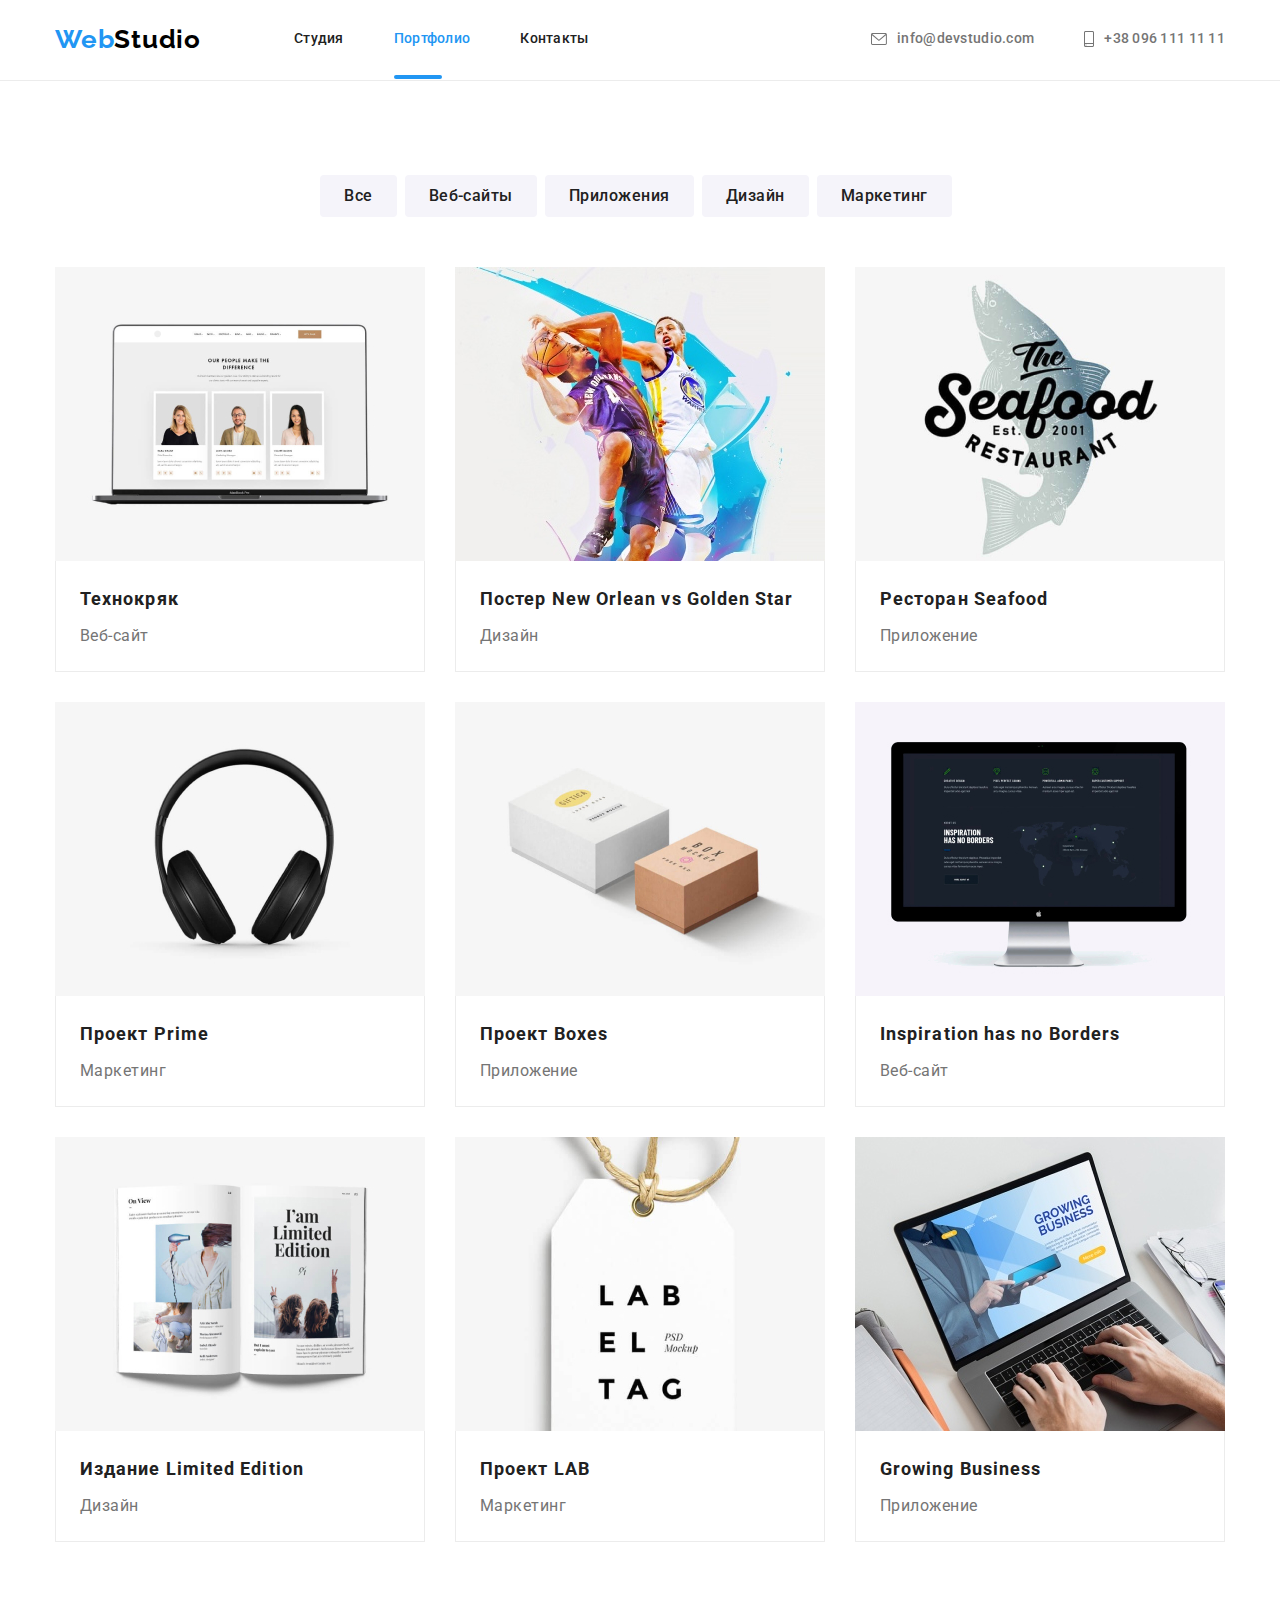
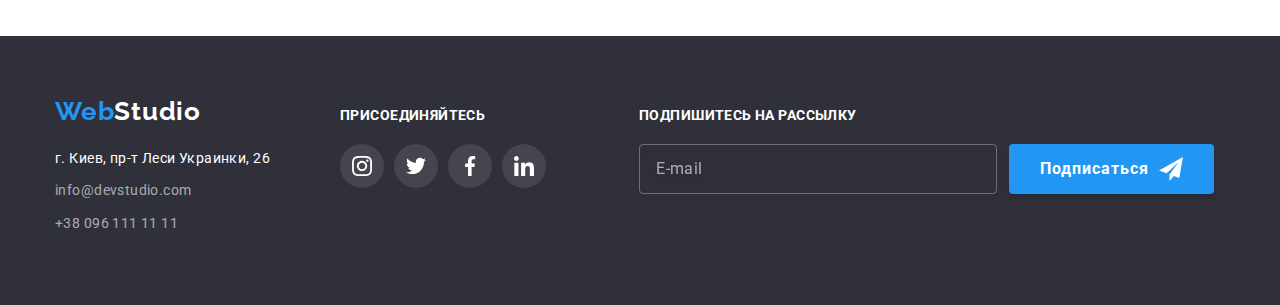
==== portfolio.html @ f3751e33 "клонує репозиторій" ====
<!DOCTYPE html>
<html lang="ru">
<head>
    <meta charset="UTF-8">
    <meta http-equiv="X-UA-Compatible" content="IE=edge">
    <meta name="viewport" content="width=device-width, initial-scale=1.0">
    <title>Document</title>
    <link rel="preconnect" href="https://fonts.googleapis.com">
    <link rel="preconnect" href="https://fonts.gstatic.com" crossorigin>
    <link href="https://fonts.googleapis.com/css2?family=Raleway:wght@700&family=Roboto:wght@400;500;700;900&display=swap" rel="stylesheet">
    <link rel="stylesheet" href="./css/modern-normalize.css">
    <link rel="stylesheet" href="./css/main.min.css">
</head>
<body>
    <!--Шапка сайта-->    
    <header class="header">
        <div class="container header-container">
            <nav class="navigation">
                <a href="./index.html" class="logo header-logo"><span class="logo__web">Web</span>Studio</a>
                <ul class="navigation__list list">
                    <li class="navigation__item"><a href="./index.html" class="navigation__link">Студия</a></li>
                    <li class="navigation__item"><a href="./portfolio.html" class="navigation__link navigation-current">Портфолио</a></li>
                    <li class="navigation__item"><a href="" class="navigation__link">Контакты</a></li>
                </ul>
            </nav>
            <ul class="contact-list header-contact-list list">
                <li class="contact__item"><a href="mailto:info@devstudio.com" class="contact__link">
                    <svg class="contact__icon" width="16" height="12">
                        <use href="./images/symbol-defs.svg#icon-envelope">                        
                        </use>
                    </svg>
                    info@devstudio.com</a></li>
                <li class="contact__item"><a href="tel:+380961111111" class="contact__link">
                    <svg class="contact__icon" width="10" height="16">
                        <use href="./images/symbol-defs.svg#icon-smartphone">                        
                        </use>
                    </svg>
                    +38 096 111 11 11</a></li>
            </ul>
        </div>
    </header>    
    <main>        
        <section class="section portfolio">
            <div class="container">
                <h1 class="visually-hidden">Портфолио</h1>
                <ul class="portfolio-btn-list list">
                    <li class="portfolio-btn-item"><button type="button" class="portfolio-btn">Все</button></li>
                    <li class="portfolio-btn-item"><button type="button" class="portfolio-btn">Веб-сайты</button></li>
                    <li class="portfolio-btn-item"><button type="button" class="portfolio-btn">Приложения</button></li>
                    <li class="portfolio-btn-item"><button type="button" class="portfolio-btn">Дизайн</button></li>
                    <li class="portfolio-btn-item"><button type="button" class="portfolio-btn">Маркетинг</button></li>
                </ul>
                <ul class="portfolio-list list">
                    <li class="portfolio-list-item">
                        <div class="portfolio-item-wrap">
                            <img src="./images/techocrack.jpg" alt="пример веб-сайта" width="370">
                            <p class="potfolio-top-text">Технокряк это современная площадка распространения коронавируса. Компании используют эту платформу для цифрового шпионажа и атак на защищённые сервера конкурентов.
                            </p>
                        </div>
                        <div class="portfolio-list-footer">
                            <h2 class="portfolio-list-title">Технокряк</h2>
                            <p class="portfolio-list-text">Веб-сайт</p>
                        </div>
                    </li>
                    <li class="portfolio-list-item">
                        <img src="./images/neworleanvsgoldenstar.jpg" alt="пример дизайна постера" width="370">
                        <div class="portfolio-list-footer">
                            <h2 class="portfolio-list-title">Постер New Orlean vs Golden Star</h2>
                            <p class="portfolio-list-text">Дизайн</p>
                        </div>    
                    </li>
                    <li class="portfolio-list-item">
                        <img src="./images/seafood.jpg" alt="пример приложения для ресторана" width="370">
                        <div class="portfolio-list-footer">
                            <h2 class="portfolio-list-title">Ресторан Seafood</h2>
                            <p class="portfolio-list-text">Приложение</p>
                        </div>    
                    </li>
                    <li class="portfolio-list-item">
                        <img src="./images/prime.jpg" alt="наушники" width="370">
                        <div class="portfolio-list-footer">
                            <h2 class="portfolio-list-title">Проект Prime</h2>
                            <p class="portfolio-list-text">Маркетинг</p>
                        </div>
                    </li>
                    <li class="portfolio-list-item">
                        <img src="./images/boxes.jpg" alt="коробки" width="370">
                        <div class="portfolio-list-footer">
                            <h2 class="portfolio-list-title">Проект Boxes</h2>
                            <p class="portfolio-list-text">Приложение</p>
                        </div>
                    </li>
                    <li class="portfolio-list-item">
                        <img src="./images/inspirationhasnoborders.jpg" alt="пример веб-сайта" width="370">
                        <div class="portfolio-list-footer">
                            <h2 class="portfolio-list-title">Inspiration has no Borders</h2>
                            <p class="portfolio-list-text">Веб-сайт</p>
                        </div>
                    </li>
                    <li class="portfolio-list-item">
                        <img src="./images/limitededition.jpg" alt="пример дизайна издания" width="370">
                        <div class="portfolio-list-footer">
                            <h2 class="portfolio-list-title">Издание Limited Edition</h2>
                            <p class="portfolio-list-text">Дизайн</p>
                        </div>
                    </li>
                    <li class="portfolio-list-item">
                        <img src="./images/lab.jpg" alt="бірка" width="370">
                        <div class="portfolio-list-footer">
                            <h2 class="portfolio-list-title">Проект LAB</h2>
                            <p class="portfolio-list-text">Маркетинг</p>
                        </div>
                    </li>
                    <li class="portfolio-list-item">
                        <img src="./images/growingbusiness.jpg" alt="пример приложения для продвижения бизнеса" width="370">
                        <div class="portfolio-list-footer">
                            <h2 class="portfolio-list-title">Growing Business</h2>
                            <p class="portfolio-list-text">Приложение</p>
                        </div>
                    </li>
                </ul>
            </div>      
        </section>        
    </main>
    <!--Футер-->    
    <footer class="footer">
        <div class="container footer-container">
            <div class="footer-address footer-address-container">
            <a href="./index.html" class="logo footer-address__logo"><span class="logo__web">Web</span>Studio</a>
                <address>
                    <ul  class="footer-address__list list">
                        <li class="footer-address__address-item"><a href="" class="footer-address__address">г. Киев, пр-т Леси Украинки, 26</a></li>
                        <li class="footer-address__contact-item"><a href="mailto:info@devstudio.com" class="footer-address__contact">info@devstudio.com</a></li>
                        <li class="footer-address__contact-item"><a href="tel:+380961111111" class="footer-address__contact">+38 096 111 11 11</a></li>
                    </ul>
                </address>
            </div>
            <div class="footer-social footer-social-container">
                <h3 class="social-title">присоединяйтесь</h3>
                <ul class="social list">
                    <li class="social__item">
                        <a href="#" class="social__link footer-social-link link">
                            <svg class="social__icon icon" width="20" height="20">
                                            <use href="./images/symbol-defs.svg#icon-instagram"></use>
                            </svg>
                        </a>
                    </li>
                    <li class="social__item">
                        <a href="#" class="social__link footer-social-link link">
                            <svg class="social__icon icon" width="20" height="20">
                                            <use href="./images/symbol-defs.svg#icon-twitter"></use>
                            </svg>
                        </a>
                    </li>
                    <li class="social__item">
                        <a href="#" class="social__link footer-social-link link">
                            <svg class="social__icon icon" width="20" height="20">
                                            <use href="./images/symbol-defs.svg#icon-facebook"></use>
                            </svg>
                        </a>
                    </li>
                    <li class="social__item">
                        <a href="#" class="social__link footer-social-link link">
                            <svg class="social__icon icon" width="20" height="20">
                                            <use href="./images/symbol-defs.svg#icon-linkedin"></use>
                            </svg>
                        </a>
                    </li>
                </ul>
            </div>
            <div class="footer-form footer-form-container">
                <h3 class="form-title">Подпишитесь на рассылку</h3>
                <form action="#" class="footer-form">
                    <div class="footer-send">
						<input 
                            type="email"
                            name="user-email" 
                            placeholder="E-mail"
                            required
                            class="footer-send__input"
                            />
                        <button type="submit" class="footer-send__submit-button">Подписаться
                            <svg class="footer-send__icon" width="24" height="24">
                            <use href="./images/symbol-defs.svg#icon-send"></use>
                        </svg>
                        </button>
                    </div>
				</form>
            </div>
        </div>    
    </footer>   
</body>
</html>
---- css/main.min.css ----
:root{--primary-text-color: #212121;--text-color: #757575;--accent-color: #2196F3;--white-color: #FFFFFF;--primary-background-color: #E5E5E5;--second-background-color: #2F303A}p,h1,h2,h3,h4,h5,h6{margin:0}ul,ol{margin:0;padding:0;list-style:none}button{cursor:pointer}img{display:block}body{font-family:roboto, sans-serif;color:var(--primary-text-color)}*{box-sizing:border-box}.section{padding-top:94px;padding-bottom:94px}.visually-hidden{position:absolute;width:1px;height:1px;margin:-1px;border:0;padding:0;white-space:nowrap;clip-path:inset(100%);clip:rect(0 0 0 0);overflow:hidden}.container{width:1200px;margin:0 auto;padding-left:15px;padding-right:15px}.header{padding-top:24px;padding-bottom:25px;margin:0 auto;border-bottom:1px solid #ececec;background:#FFFFFF}.header-container{display:flex;align-items:center}.navigation{display:flex;align-items:center}.logo{display:block;text-decoration-line:none;font-family:Raleway, sans-serif;font-weight:700;font-size:26px;line-height:1.19;letter-spacing:0.03em}.header-logo{color:#000000}.logo__web{font-family:Raleway, sans-serif;font-weight:bold;font-size:26px;line-height:1.19;letter-spacing:0.03em;color:var(--accent-color)}.navigation__list{display:flex;margin-left:93px}.navigation__item+.navigation__item{margin-left:50px}.navigation__link{display:block;text-decoration-line:none;color:var(--primary-text-color);font-weight:500;font-size:14px;line-height:1.14;letter-spacing:0.02em;transition:color 250ms cubic-bezier(0.4, 0, 0.2, 1)}.navigation__link:hover,.navigation__link:focus{color:var(--accent-color)}.navigation-current{position:relative;color:var(--accent-color)}.navigation-current::after{content:'';display:block;position:absolute;margin-top:28px;width:48px;height:4px;border-radius:2px;background-color:#2196F3}.contact-list{display:flex}.header-contact-list{margin-left:auto}.contact__item+.contact__item{margin-left:50px}.contact__link{display:flex;text-decoration-line:none;color:var(--text-color);font-weight:500;font-size:14px;line-height:1.14;letter-spacing:0.02em;align-items:center;justify-content:center;transition:color 250ms cubic-bezier(0.4, 0, 0.2, 1)}.contact__link:hover,.contact__link:focus{color:var(--accent-color)}.contact__icon{fill:currentColor;margin-right:10px}.contact__icon:hover,.contact__icon:focus{fill:currentColor}.hero{padding-top:200px;padding-bottom:200px;background-color:#2F303A;background-image:linear-gradient(to right, rgba(47,48,58,0.4), rgba(47,48,58,0.4)),url(../images/hero-bg.jpg);height:600px;max-width:1600px;margin:0 auto;background-repeat:no-repeat;background-position:center;background-size:cover}.hero-title{margin:0 auto;width:696px;margin-top:0;margin-bottom:30px;font-weight:900;font-size:44px;line-height:1.36;letter-spacing:0.06em;text-transform:uppercase;text-align:center;color:var(--white-color)}.hero-btn{display:block;margin:0 auto;background:var(--accent-color);font-family:inherit;min-width:200px;height:50px;font-weight:bold;font-size:16px;line-height:1.87;letter-spacing:0.06em;color:var(--white-color);box-shadow:0px 4px 4px rgba(0,0,0,0.15);border-radius:4px;padding:10px 32px;text-align:center;border:2px solid transparent;transition:background-color 250ms cubic-bezier(0.4, 0, 0.2, 1)}.hero-btn:hover,.hero-btn:focus{background:#188CE8;box-shadow:0px 4px 4px rgba(0,0,0,0.15);border-radius:4px}.feature-list{display:flex}.feature-list__item{width:270px}.feature-list__item+.feature-list__item{margin-left:30px}.feature-list__icon-container{display:flex;width:100%;height:120px;background-color:#F5F4FA;border-radius:4px;margin-bottom:30px;align-items:center;justify-content:center}.feature-list__title{margin-top:0;margin-bottom:10px;font-size:14px;line-height:1.14;letter-spacing:0.03em;text-transform:uppercase;color:var(--primary-text-color)}.feature-list__text{margin-top:0;margin-bottom:0;font-size:14px;line-height:1.71;letter-spacing:0.03em;color:var(--text-color)}.activity{padding-top:0}.activity-list{display:flex}.activity-list__item{width:370px;position:relative}.activity-list__item+.activity-list__item{margin-left:30px}.activity-list__text{position:absolute;bottom:0;left:0;width:100%;height:70px;font-size:14px;line-height:1.14;text-align:center;letter-spacing:0.03em;text-transform:uppercase;padding-top:27px;padding-bottom:27px;color:#FFFFFF;background:rgba(47,48,58,0.8)}.activity-title{margin-top:0;margin-bottom:50px;font-size:36px;line-height:1.17;letter-spacing:0.03em;text-align:center;color:var(--primary-text-color)}.team{background:#F5F4FA}.team-list{display:flex}.team-list__item{width:270px;box-shadow:0px 1px 3px rgba(0,0,0,0.12),0px 1px 1px rgba(0,0,0,0.14),0px 2px 1px rgba(0,0,0,0.2);border-radius:0px 0px 4px 4px}.team-list__item+.team-list__item{margin-left:30px}.team-title{margin-top:0;margin-bottom:50px;font-size:36px;line-height:1.17;letter-spacing:0.03em;text-align:center;color:var(--primary-text-color)}.team-list__footer{padding-top:30px;padding-bottom:30px;background:#FFFFFF}.team-list__text{margin-top:0;margin-bottom:10px;font-weight:500;font-size:16px;line-height:1.19;text-align:center;letter-spacing:0.03em;color:var(--primary-text-color)}.team-list__name{margin-top:0;margin-bottom:0;font-size:16px;line-height:1.19;text-align:center;letter-spacing:0.03em;color:var(--text-color);margin-bottom:16px}.social{display:flex;justify-content:center}.social__item{width:44px;height:44px}.social__item+.social__item{margin-left:10px}.social__link{width:100%;height:100%;border-radius:50%;display:flex;align-items:center;justify-content:center;transition:background-color 250ms cubic-bezier(0.4, 0, 0.2, 1),fill 250ms cubic-bezier(0.4, 0, 0.2, 1)}.team-social-link{fill:#AFB1B8;margin-bottom:30px}.team-social-link:hover,.team-social-link:focus{background-color:#2196F3;fill:#FFFFFF}.customers{background-color:#FFFFFF}.customers-list{display:flex}.customers-list__item{width:170px;height:92px;box-sizing:border-box}.customers-list__item+.customers-list__item{margin-left:30px}.customers-list__link{width:100%;height:100%;display:flex;border:1px solid #AFB1B8;border-radius:4px;align-items:center;justify-content:center;fill:#AFB1B8;transition:border-color 250ms cubic-bezier(0.4, 0, 0.2, 1),fill 250ms cubic-bezier(0.4, 0, 0.2, 1)}.customers-list__link:hover,.customers-list__link:focus{border-color:#2196F3;fill:#2196F3}.customers-title{margin-top:0;margin-bottom:50px;font-size:36px;line-height:1.17;text-align:center;letter-spacing:0.03em;color:#212121}.footer{background-color:var(--second-background-color)}.footer-container{display:flex}.footer-address{padding-top:60px;padding-bottom:60px}.footer-address-container{margin-right:70px}.logo{display:block;text-decoration-line:none;font-family:Raleway, sans-serif;font-weight:700;font-size:26px;line-height:1.19;letter-spacing:0.03em}.footer-address__logo{margin-bottom:20px;color:var(--white-color)}.footer-address__address{display:block;margin-bottom:9px;text-decoration-line:none;font-style:normal;font-size:14px;line-height:1.71;letter-spacing:0.03em;color:var(--white-color)}.footer-address__contact{display:block;margin-bottom:9px;text-decoration-line:none;font-style:normal;font-size:14px;line-height:1.71;letter-spacing:0.03em;color:rgba(255,255,255,0.6);transition:color 250ms cubic-bezier(0.4, 0, 0.2, 1)}.footer-address__contact:hover,.footer-address__contact:focus{color:var(--accent-color)}.footer-social{padding-top:72px;padding-bottom:100px}.footer-social-container{margin-right:93px}.social-title{font-weight:700;font-size:14px;line-height:1.14;letter-spacing:0.03em;text-transform:uppercase;margin-bottom:20px;color:#FFFFFF}.social{display:flex;justify-content:center}.social__item{width:44px;height:44px}.social__item+.social__item{margin-left:10px}.social__link{width:100%;height:100%;border-radius:50%;display:flex;align-items:center;justify-content:center;transition:background-color 250ms cubic-bezier(0.4, 0, 0.2, 1)}.footer-social-link{background-color:rgba(255,255,255,0.1);fill:#FFFFFF}.footer-social-link:hover,.footer-social-link:focus{background-color:#2196F3}.footer-form-container{margin-top:72px}.form-title{font-weight:700;font-size:14px;line-height:1.14;letter-spacing:0.03em;text-transform:uppercase;margin-bottom:20px;color:#FFFFFF}.footer-send{display:flex;align-items:center;justify-content:center;text-align:center}.footer-send__input{display:block;width:358px;height:50px;left:815px;top:2787px;padding-left:16px;color:#FFFFFF;background-color:rgba(33,150,243,0);border:1px solid rgba(255,255,255,0.3);box-sizing:border-box;filter:drop-shadow(0px 4px 4px rgba(0,0,0,0.15));border-radius:4px}.footer-send__input::placeholder{font-size:16px;line-height:1.25;letter-spacing:0.03em;color:rgba(255,255,255,0.6)}.footer-send__submit-button{display:block;text-align:center;min-width:200px;height:50px;padding:10px 29px;margin-left:12px;background:#2196F3;box-shadow:0px 4px 4px rgba(0,0,0,0.15);border-radius:4px;font-weight:700;font-size:16px;line-height:1.87;display:flex;align-items:center;justify-content:center;text-align:center;letter-spacing:0.06em;border:2px solid transparent;transition:background 250ms cubic-bezier(0.4, 0, 0.2, 1);color:#FFFFFF;fill:#FFFFFF}.footer-send__submit-button:hover,.footer-send__submit-button:focus{background:#188CE8}.footer-send__icon{margin-left:10px}.portfolio{background:#FFFFFF}.portfolio-btn-list{display:flex;justify-content:center}.portfolio-btn-item{margin-right:8px}.portfolio-btn{display:inline-block;margin-bottom:50px;background-color:#F5F4FA;font-family:inherit;font-weight:500;font-size:16px;line-height:1.62;letter-spacing:0.03em;text-align:center;color:var(--primary-text-color);border-radius:4px;padding:6px 22px;border:2px solid transparent;transition:color 250ms cubic-bezier(0.4, 0, 0.2, 1),background-color 250ms cubic-bezier(0.4, 0, 0.2, 1),box-shadow 250ms cubic-bezier(0.4, 0, 0.2, 1)}.portfolio-btn:hover,.portfolio-btn:focus{background-color:var(--accent-color);font-weight:500;font-size:16px;line-height:1.62;letter-spacing:0.03em;text-align:center;color:var(--white-color);box-shadow:0px 3px 1px rgba(0,0,0,0.1),0px 1px 2px rgba(0,0,0,0.08),0px 2px 2px rgba(0,0,0,0.12);border-radius:4px}.portfolio-list{display:flex;flex-wrap:wrap}.portfolio-list-item{width:370px;margin-right:30px;margin-bottom:30px;transition:box-shadow 250ms cubic-bezier(0.4, 0, 0.2, 1)}.portfolio-list-item:hover,.portfolio-list-item:focus{box-shadow:0px 1px 1px rgba(0,0,0,0.12),0px 4px 4px rgba(0,0,0,0.06),1px 4px 6px rgba(0,0,0,0.16)}.portfolio-list-item:nth-last-child(-n+3){margin-bottom:0}.portfolio-list-item:nth-child(3n){margin-right:0}.portfolio-item-wrap{position:relative;overflow:hidden}.potfolio-top-text{position:absolute;top:0;height:100%;font-size:18px;line-height:1.56;letter-spacing:0.03em;padding:63px 24px;color:#FFFFFF;background:rgba(33,150,243,0.9);transform:translateY(101%);transition:transform 250ms cubic-bezier(0.4, 0, 0.2, 1)}.portfolio-list-item:hover .potfolio-top-text,.portfolio-list-item:focus .potfolio-top-text{transform:translateY(0)}.portfolio-list-footer{padding:20px 24px;border-right:1px solid #ececec;border-bottom:1px solid #ececec;border-left:1px solid #ececec}.portfolio-list-title{margin-bottom:4px;font-size:18px;line-height:2;letter-spacing:0.06em;color:var(--primary-text-color)}.portfolio-list-text{font-size:16px;line-height:1.87;letter-spacing:0.03em;color:var(--text-color)}.backdrop{width:100vw;height:100vh;background-color:rgba(0,0,0,0.2);position:fixed;top:0;transition:opacity 250ms, visibility 250ms}.modal{width:528px;min-height:581px;background-color:#fff;box-shadow:0px 1px 3px rgba(0,0,0,0.12),0px 1px 1px rgba(0,0,0,0.14),0px 2px 1px rgba(0,0,0,0.2);border-radius:4px;position:absolute;top:50%;left:50%;transform:translate(-50%, -50%);padding:40px}.modal-close{position:absolute;top:8px;right:8px;width:30px;height:30px;border-radius:50%;display:flex;align-items:center;justify-content:center;background:#FFFFFF;border:1px solid rgba(0,0,0,0.1);fill:#212121}.modal-close-icon{fill:currentColor}.modal-close:hover .modal-close-icon,.modal-close:focus .modal-close-icon{fill:var(--accent-color)}.is-hidden{opacity:0;visibility:none;pointer-events:none}.modal-title{font-weight:700;font-size:20px;line-height:1.15;text-align:center;letter-spacing:0.03em;margin-bottom:12px;color:#212121}.modal-input{width:100%;height:40px;border:1px solid rgba(33,33,33,0.2);border-radius:4px;font-size:12px;padding-left:42px;outline:none;appearance:none}.modal-input:hover,.modal-input:focus{border-color:var(--accent-color)}.form-label{font-size:12px;line-height:1.16;letter-spacing:0.01em;margin-bottom:4px;color:#757575}.input-wrap{position:relative}.input-icon{position:absolute;left:15px;top:50%;transform:translateY(-50%)}.modal-input:hover+.input-icon,.modal-input:focus+.input-icon{fill:var(--accent-color)}.form-field{margin-bottom:10px}.modal-textarea{width:100%;height:120px;border:1px solid rgba(33,33,33,0.2);border-radius:4px;font-size:12px;padding:12px;resize:none;outline:none;appearance:none;margin-bottom:10px;color:rgba(117,117,117,0.5)}.modal-textarea::placeholder{font-size:12px;line-height:1.16;letter-spacing:0.01em}.modal-textarea:hover,.modal-textarea:focus{border-color:var(--accent-color)}.input-check-icon{width:16px;height:15px;border:2px solid #212121;border-radius:2px;margin-right:9px;display:flex;align-items:center;justify-content:center}.policy-icon{fill:transparent}.policy-check:checked+.policy-text .policy-icon{fill:#ffffff}.policy-text{font-size:14px;line-height:1.71;letter-spacing:0.03em;display:flex;align-items:center;margin-bottom:30px;color:#757575}.policy-check:checked+.policy-text>.input-check-icon{background-color:var(--accent-color);border:none}.policy-conditions{font-size:14px;line-height:1.71;letter-spacing:0.03em;text-decoration-line:underline;margin-left:5px;color:#2196F3}.submit-button{display:block;margin:0 auto;text-align:center;min-width:200px;height:50px;padding-top:10px 55px;background:#2196F3;box-shadow:0px 4px 4px rgba(0,0,0,0.15);border-radius:4px;font-weight:700;font-size:16px;line-height:1.87;text-align:center;letter-spacing:0.06em;border:2px solid transparent;transition:background 250ms cubic-bezier(0.4, 0, 0.2, 1);color:#FFFFFF}.submit-button:hover,.submit-button:focus{background:#188CE8}
/*# sourceMappingURL=main.min.css.map */
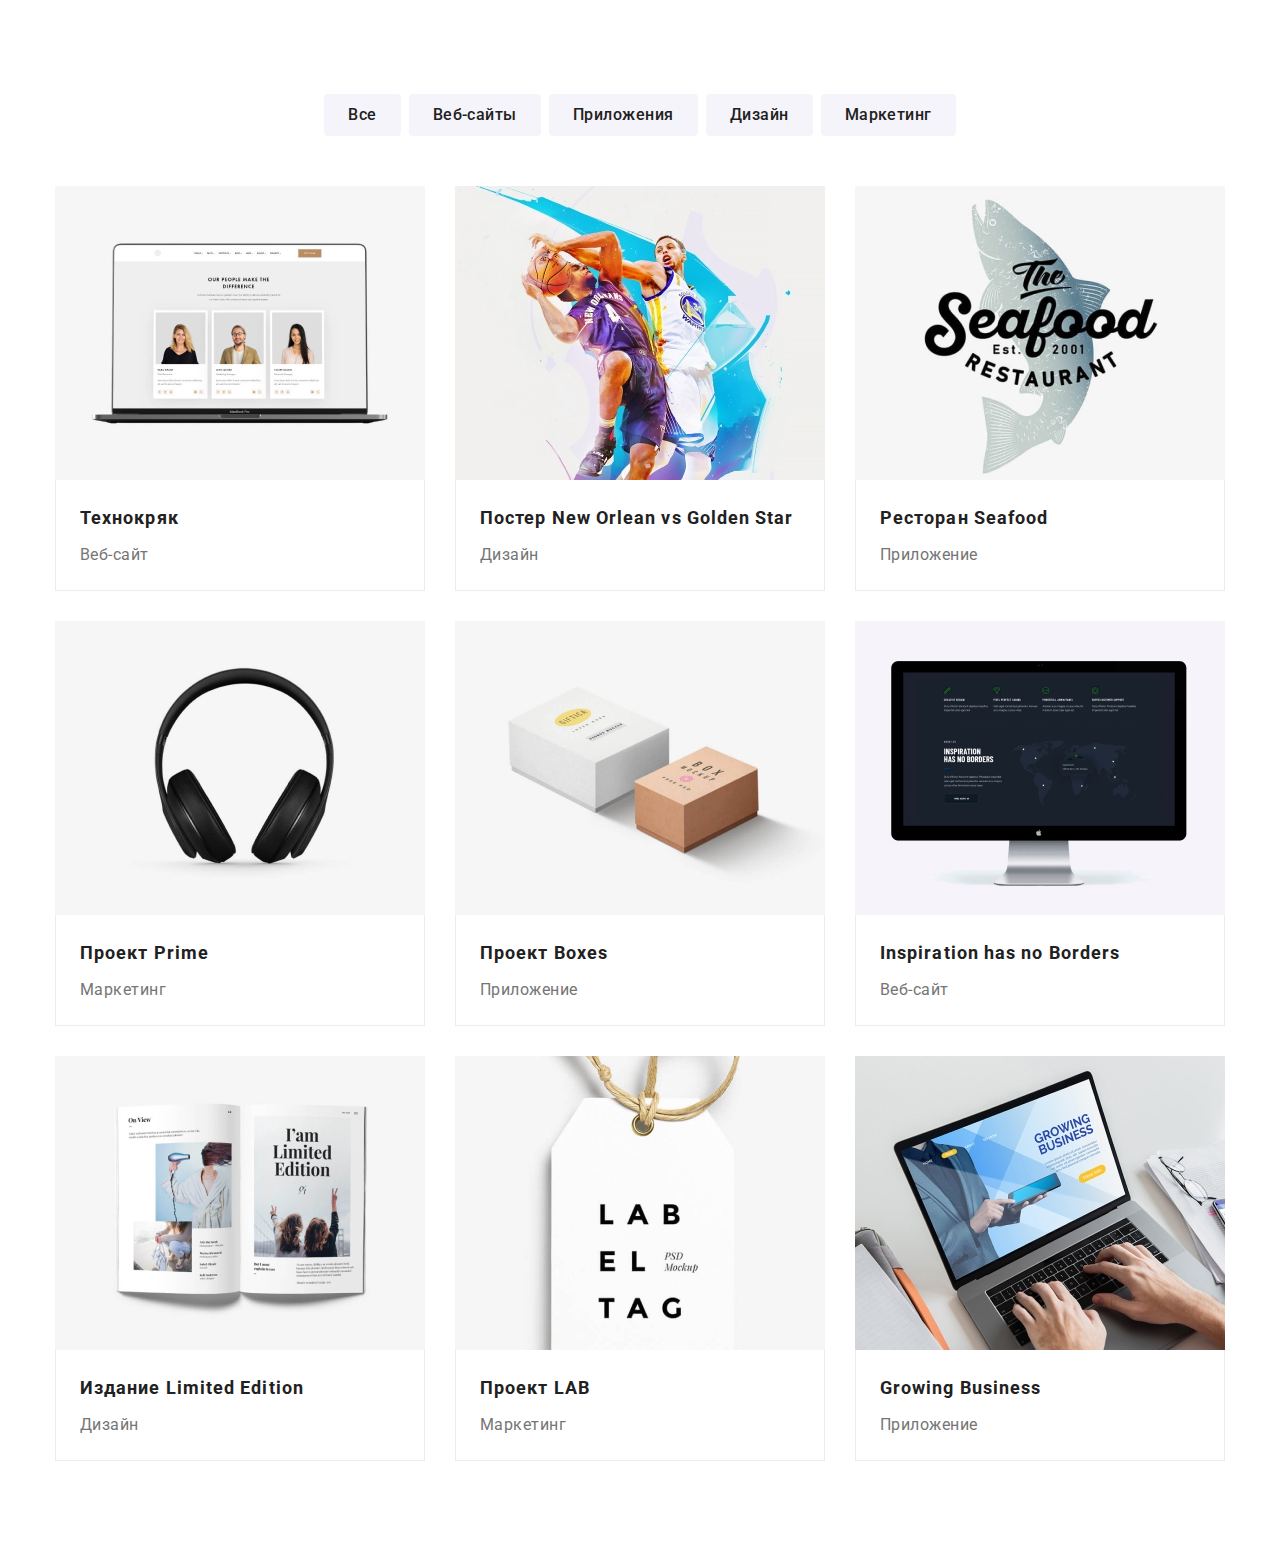
==== commit ce4087f3: "adaptive 01" ====
--- a/portfolio.html
+++ b/portfolio.html
@@ -13,7 +13,7 @@
 </head>
 <body>
     <!--Шапка сайта-->    
-    <header class="header">
+    <!-- <header class="header">
         <div class="container header-container">
             <nav class="navigation">
                 <a href="./index.html" class="logo header-logo"><span class="logo__web">Web</span>Studio</a>
@@ -38,7 +38,7 @@
                     +38 096 111 11 11</a></li>
             </ul>
         </div>
-    </header>    
+    </header>     -->
     <main>        
         <section class="section portfolio">
             <div class="container">
@@ -123,7 +123,7 @@
         </section>        
     </main>
     <!--Футер-->    
-    <footer class="footer">
+    <!-- <footer class="footer">
         <div class="container footer-container">
             <div class="footer-address footer-address-container">
             <a href="./index.html" class="logo footer-address__logo"><span class="logo__web">Web</span>Studio</a>
@@ -188,7 +188,7 @@
 				</form>
             </div>
         </div>    
-    </footer>   
+    </footer>    -->
 </body>
 </html>
 
--- a/css/main.min.css
+++ b/css/main.min.css
@@ -1,4 +1,4 @@
-:root{--primary-text-color: #212121;--text-color: #757575;--accent-color: #2196F3;--white-color: #FFFFFF;--primary-background-color: #E5E5E5;--second-background-color: #2F303A}p,h1,h2,h3,h4,h5,h6{margin:0}ul,ol{margin:0;padding:0;list-style:none}button{cursor:pointer}img{display:block}body{font-family:roboto, sans-serif;color:var(--primary-text-color)}*{box-sizing:border-box}.section{padding-top:94px;padding-bottom:94px}.visually-hidden{position:absolute;width:1px;height:1px;margin:-1px;border:0;padding:0;white-space:nowrap;clip-path:inset(100%);clip:rect(0 0 0 0);overflow:hidden}.container{width:1200px;margin:0 auto;padding-left:15px;padding-right:15px}.header{padding-top:24px;padding-bottom:25px;margin:0 auto;border-bottom:1px solid #ececec;background:#FFFFFF}.header-container{display:flex;align-items:center}.navigation{display:flex;align-items:center}.logo{display:block;text-decoration-line:none;font-family:Raleway,- sans-serif;font-weight:700;font-size:26px;line-height:1.19;letter-spacing:0.03em}.header-logo{color:#000000}.logo__web{font-family:Raleway, sans-serif;font-weight:bold;font-size:26px;line-height:1.19;letter-spacing:0.03em;color:var(--accent-color)}.navigation__list{display:flex;margin-left:93px}.navigation__item+.navigation__item{margin-left:50px}.navigation__link{display:block;text-decoration-line:none;color:var(--primary-text-color);font-weight:500;font-size:14px;line-height:1.14;letter-spacing:0.02em;transition:color 250ms cubic-bezier(0.4, 0, 0.2, 1)}.navigation__link:hover,.navigation__link:focus{color:var(--accent-color)}.navigation-current{position:relative;color:var(--accent-color)}.navigation-current::after{content:'';display:block;position:absolute;margin-top:28px;width:48px;height:4px;border-radius:2px;background-color:#2196F3}.contact-list{display:flex}.header-contact-list{margin-left:auto}.contact__item+.contact__item{margin-left:50px}.contact__link{display:flex;text-decoration-line:none;color:var(--text-color);font-weight:500;font-size:14px;line-height:1.14;letter-spacing:0.02em;align-items:center;justify-content:center;transition:color 250ms cubic-bezier(0.4, 0, 0.2, 1)}.contact__link:hover,.contact__link:focus{color:var(--accent-color)}.contact__icon{fill:currentColor;margin-right:10px}.contact__icon:hover,.contact__icon:focus{fill:currentColor}.hero{padding-top:200px;padding-bottom:200px;background-color:#2F303A;background-image:linear-gradient(to right, rgba(47,48,58,0.4), rgba(47,48,58,0.4)),url(../images/hero-bg.jpg);height:600px;max-width:1600px;margin:0 auto;background-repeat:no-repeat;background-position:center;background-size:cover}.hero-title{margin:0 auto;width:696px;margin-top:0;margin-bottom:30px;font-weight:900;font-size:44px;line-height:1.36;letter-spacing:0.06em;text-transform:uppercase;text-align:center;color:var(--white-color)}.hero-btn{display:block;margin:0 auto;background:var(--accent-color);font-family:inherit;min-width:200px;height:50px;font-weight:bold;font-size:16px;line-height:1.87;letter-spacing:0.06em;color:var(--white-color);box-shadow:0px 4px 4px rgba(0,0,0,0.15);border-radius:4px;padding:10px 32px;text-align:center;border:2px solid transparent;transition:background-color 250ms cubic-bezier(0.4, 0, 0.2, 1)}.hero-btn:hover,.hero-btn:focus{background:#188CE8;box-shadow:0px 4px 4px rgba(0,0,0,0.15);border-radius:4px}.feature-list{display:flex}.feature-list__item{width:270px}.feature-list__item+.feature-list__item{margin-left:30px}.feature-list__icon-container{display:flex;width:100%;height:120px;background-color:#F5F4FA;border-radius:4px;margin-bottom:30px;align-items:center;justify-content:center}.feature-list__title{margin-top:0;margin-bottom:10px;font-size:14px;line-height:1.14;letter-spacing:0.03em;text-transform:uppercase;color:var(--primary-text-color)}.feature-list__text{margin-top:0;margin-bottom:0;font-size:14px;line-height:1.71;letter-spacing:0.03em;color:var(--text-color)}.activity{padding-top:0}.activity-list{display:flex}.activity-list__item{width:370px;position:relative}.activity-list__item+.activity-list__item{margin-left:30px}.activity-list__text{position:absolute;bottom:0;left:0;width:100%;height:70px;font-size:14px;line-height:1.14;text-align:center;letter-spacing:0.03em;text-transform:uppercase;padding-top:27px;padding-bottom:27px;color:#FFFFFF;background:rgba(47,48,58,0.8)}.activity-title{margin-top:0;margin-bottom:50px;font-size:36px;line-height:1.17;letter-spacing:0.03em;text-align:center;color:var(--primary-text-color)}.team{background:#F5F4FA}.team-list{display:flex}.team-list__item{width:270px;box-shadow:0px 1px 3px rgba(0,0,0,0.12),0px 1px 1px rgba(0,0,0,0.14),0px 2px 1px rgba(0,0,0,0.2);border-radius:0px 0px 4px 4px}.team-list__item+.team-list__item{margin-left:30px}.team-title{margin-top:0;margin-bottom:50px;font-size:36px;line-height:1.17;letter-spacing:0.03em;text-align:center;color:var(--primary-text-color)}.team-list__footer{padding-top:30px;padding-bottom:30px;background:#FFFFFF}.team-list__text{margin-top:0;margin-bottom:10px;font-weight:500;font-size:16px;line-height:1.19;text-align:center;letter-spacing:0.03em;color:var(--primary-text-color)}.team-list__name{margin-top:0;margin-bottom:0;font-size:16px;line-height:1.19;text-align:center;letter-spacing:0.03em;color:var(--text-color);margin-bottom:16px}.social{display:flex;justify-content:center}.social__item{width:44px;height:44px}.social__item+.social__item{margin-left:10px}.social__link{width:100%;height:100%;border-radius:50%;display:flex;align-items:center;justify-content:center;transition:background-color 250ms cubic-bezier(0.4, 0, 0.2, 1),fill 250ms cubic-bezier(0.4, 0, 0.2, 1)}.team-social-link{fill:#AFB1B8;margin-bottom:30px}.team-social-link:hover,.team-social-link:focus{background-color:#2196F3;fill:#FFFFFF}.customers{background-color:#FFFFFF}.customers-list{display:flex}.customers-list__item{width:170px;height:92px;box-sizing:border-box}.customers-list__item+.customers-list__item{margin-left:30px}.customers-list__link{width:100%;height:100%;display:flex;border:1px solid #AFB1B8;border-radius:4px;align-items:center;justify-content:center;fill:#AFB1B8;transition:border-color 250ms cubic-bezier(0.4, 0, 0.2, 1),fill 250ms cubic-bezier(0.4, 0, 0.2, 1)}.customers-list__link:hover,.customers-list__link:focus{border-color:#2196F3;fill:#2196F3}.customers-title{margin-top:0;margin-bottom:50px;font-size:36px;line-height:1.17;text-align:center;letter-spacing:0.03em;color:#212121}.footer{background-color:var(--second-background-color)}.footer-container{display:flex}.footer-address{padding-top:60px;padding-bottom:60px}.footer-address-container{margin-right:70px}.logo{display:block;text-decoration-line:none;font-family:Raleway,- sans-serif;font-weight:700;font-size:26px;line-height:1.19;letter-spacing:0.03em}.footer-address__logo{margin-bottom:20px;color:var(--white-color)}.footer-address__address{display:block;margin-bottom:9px;text-decoration-line:none;font-style:normal;font-size:14px;line-height:1.71;letter-spacing:0.03em;color:var(--white-color)}.footer-address__contact{display:block;margin-bottom:9px;text-decoration-line:none;font-style:normal;font-size:14px;line-height:1.71;letter-spacing:0.03em;color:rgba(255,255,255,0.6);transition:color 250ms cubic-bezier(0.4, 0, 0.2, 1)}.footer-address__contact:hover,.footer-address__contact:focus{color:var(--accent-color)}.footer-social{padding-top:72px;padding-bottom:100px}.footer-social-container{margin-right:93px}.social-title{font-weight:700;font-size:14px;line-height:1.14;letter-spacing:0.03em;text-transform:uppercase;margin-bottom:20px;color:#FFFFFF}.social{display:flex;justify-content:center}.social__item{width:44px;height:44px}.social__item+.social__item{margin-left:10px}.social__link{width:100%;height:100%;border-radius:50%;display:flex;align-items:center;justify-content:center;transition:background-color 250ms cubic-bezier(0.4, 0, 0.2, 1)}.footer-social-link{background-color:rgba(255,255,255,0.1);fill:#FFFFFF}.footer-social-link:hover,.footer-social-link:focus{background-color:#2196F3}.footer-form-container{margin-top:72px}.form-title{font-weight:700;font-size:14px;line-height:1.14;letter-spacing:0.03em;text-transform:uppercase;margin-bottom:20px;color:#FFFFFF}.footer-send{display:flex;align-items:center;justify-content:center;text-align:center}.footer-send__input{display:block;width:358px;height:50px;left:815px;top:2787px;padding-left:16px;color:#FFFFFF;background-color:rgba(33,150,243,0);border:1px solid rgba(255,255,255,0.3);box-sizing:border-box;filter:drop-shadow(0px 4px 4px rgba(0,0,0,0.15));border-radius:4px}.footer-send__input::placeholder{font-size:16px;line-height:1.25;letter-spacing:0.03em;color:rgba(255,255,255,0.6)}.footer-send__submit-button{display:block;text-align:center;min-width:200px;height:50px;padding:10px 29px;margin-left:12px;background:#2196F3;box-shadow:0px 4px 4px rgba(0,0,0,0.15);border-radius:4px;font-weight:700;font-size:16px;line-height:1.87;display:flex;align-items:center;justify-content:center;text-align:center;letter-spacing:0.06em;border:2px solid transparent;transition:background 250ms cubic-bezier(0.4, 0, 0.2, 1);color:#FFFFFF;fill:#FFFFFF}.footer-send__submit-button:hover,.footer-send__submit-button:focus{background:#188CE8}.footer-send__icon{margin-left:10px}.portfolio{background:#FFFFFF}.portfolio-btn-list{display:flex;justify-content:center}.portfolio-btn-item{margin-right:8px}.portfolio-btn{display:inline-block;margin-bottom:50px;background-color:#F5F4FA;font-family:inherit;font-weight:500;font-size:16px;line-height:1.62;letter-spacing:0.03em;text-align:center;color:var(--primary-text-color);border-radius:4px;padding:6px 22px;border:2px solid transparent;transition:color 250ms cubic-bezier(0.4, 0, 0.2, 1),background-color 250ms cubic-bezier(0.4, 0, 0.2, 1),box-shadow 250ms cubic-bezier(0.4, 0, 0.2, 1)}.portfolio-btn:hover,.portfolio-btn:focus{background-color:var(--accent-color);font-weight:500;font-size:16px;line-height:1.62;letter-spacing:0.03em;text-align:center;color:var(--white-color);box-shadow:0px 3px 1px rgba(0,0,0,0.1),0px 1px 2px rgba(0,0,0,0.08),0px 2px 2px rgba(0,0,0,0.12);border-radius:4px}.portfolio-list{display:flex;flex-wrap:wrap}.portfolio-list-item{width:370px;margin-right:30px;margin-bottom:30px;transition:box-shadow 250ms cubic-bezier(0.4, 0, 0.2, 1)}.portfolio-list-item:hover,.portfolio-list-item:focus{box-shadow:0px 1px 1px rgba(0,0,0,0.12),0px 4px 4px rgba(0,0,0,0.06),1px 4px 6px rgba(0,0,0,0.16)}.portfolio-list-item:nth-last-child(-n+3){margin-bottom:0}.portfolio-list-item:nth-child(3n){margin-right:0}.portfolio-item-wrap{position:relative;overflow:hidden}.potfolio-top-text{position:absolute;top:0;height:100%;font-size:18px;line-height:1.56;letter-spacing:0.03em;padding:63px 24px;color:#FFFFFF;background:rgba(33,150,243,0.9);transform:translateY(101%);transition:transform 250ms cubic-bezier(0.4, 0, 0.2, 1)}.portfolio-list-item:hover .potfolio-top-text,.portfolio-list-item:focus .potfolio-top-text{transform:translateY(0)}.portfolio-list-footer{padding:20px 24px;border-right:1px solid #ececec;border-bottom:1px solid #ececec;border-left:1px solid #ececec}.portfolio-list-title{margin-bottom:4px;font-size:18px;line-height:2;letter-spacing:0.06em;color:var(--primary-text-color)}.portfolio-list-text{font-size:16px;line-height:1.87;letter-spacing:0.03em;color:var(--text-color)}.backdrop{width:100vw;height:100vh;background-color:rgba(0,0,0,0.2);position:fixed;top:0;transition:opacity 250ms, visibility 250ms}.modal{width:528px;min-height:581px;background-color:#fff;box-shadow:0px 1px 3px rgba(0,0,0,0.12),0px 1px 1px rgba(0,0,0,0.14),0px 2px 1px rgba(0,0,0,0.2);border-radius:4px;position:absolute;top:50%;left:50%;transform:translate(-50%, -50%);padding:40px}.modal-close{position:absolute;top:8px;right:8px;width:30px;height:30px;border-radius:50%;display:flex;align-items:center;justify-content:center;background:#FFFFFF;border:1px solid rgba(0,0,0,0.1);fill:#212121}.modal-close-icon{fill:currentColor}.modal-close:hover .modal-close-icon,.modal-close:focus .modal-close-icon{fill:var(--accent-color)}.is-hidden{opacity:0;visibility:none;pointer-events:none}.modal-title{font-weight:700;font-size:20px;line-height:1.15;text-align:center;letter-spacing:0.03em;margin-bottom:12px;color:#212121}.modal-input{width:100%;height:40px;border:1px solid rgba(33,33,33,0.2);border-radius:4px;font-size:12px;padding-left:42px;outline:none;appearance:none}.modal-input:hover,.modal-input:focus{border-color:var(--accent-color)}.form-label{font-size:12px;line-height:1.16;letter-spacing:0.01em;margin-bottom:4px;color:#757575}.input-wrap{position:relative}.input-icon{position:absolute;left:15px;top:50%;transform:translateY(-50%)}.modal-input:hover+.input-icon,.modal-input:focus+.input-icon{fill:var(--accent-color)}.form-field{margin-bottom:10px}.modal-textarea{width:100%;height:120px;border:1px solid rgba(33,33,33,0.2);border-radius:4px;font-size:12px;padding:12px;resize:none;outline:none;appearance:none;margin-bottom:10px;color:rgba(117,117,117,0.5)}.modal-textarea::placeholder{font-size:12px;line-height:1.16;letter-spacing:0.01em}.modal-textarea:hover,.modal-textarea:focus{border-color:var(--accent-color)}.input-check-icon{width:16px;height:15px;border:2px solid #212121;border-radius:2px;margin-right:9px;display:flex;align-items:center;justify-content:center}.policy-icon{fill:transparent}.policy-check:checked+.policy-text .policy-icon{fill:#ffffff}.policy-text{font-size:14px;line-height:1.71;letter-spacing:0.03em;display:flex;align-items:center;margin-bottom:30px;color:#757575}.policy-check:checked+.policy-text>.input-check-icon{background-color:var(--accent-color);border:none}.policy-conditions{font-size:14px;line-height:1.71;letter-spacing:0.03em;text-decoration-line:underline;margin-left:5px;color:#2196F3}.submit-button{display:block;margin:0 auto;text-align:center;min-width:200px;height:50px;padding-top:10px 55px;background:#2196F3;box-shadow:0px 4px 4px rgba(0,0,0,0.15);border-radius:4px;font-weight:700;font-size:16px;line-height:1.87;text-align:center;letter-spacing:0.06em;border:2px solid transparent;transition:background 250ms cubic-bezier(0.4, 0, 0.2, 1);color:#FFFFFF}.submit-button:hover,.submit-button:focus{background:#188CE8}
+:root{--primary-text-color: #212121;--text-color: #757575;--accent-color: #2196F3;--white-color: #FFFFFF;--primary-background-color: #E5E5E5;--second-background-color: #2F303A}p,h1,h2,h3,h4,h5,h6{margin:0}ul,ol{margin:0;padding:0;list-style:none}button{cursor:pointer}img{display:block;max-width:100%;width:100%;height:auto}body{font-family:roboto, sans-serif;color:var(--primary-text-color)}*{box-sizing:border-box}.section{padding-top:60px;padding-bottom:60px}@media screen and (min-width: 1200px){.section{padding-top:94px;padding-bottom:94px}}.visually-hidden{position:absolute;width:1px;height:1px;margin:-1px;border:0;padding:0;white-space:nowrap;clip-path:inset(100%);clip:rect(0 0 0 0);overflow:hidden}.container{width:100%;margin:0 auto;padding-left:15px;padding-right:15px}@media screen and (min-width: 480px){.container{width:480px}}@media screen and (min-width: 768px){.container{width:768px}}@media screen and (min-width: 1200px){.container{width:1200px}}.header{padding-top:24px;padding-bottom:25px;margin:0 auto;border-bottom:1px solid #ececec;background:#FFFFFF}.header-container{display:flex;align-items:center}.navigation{display:flex;align-items:center}.logo{display:block;text-decoration-line:none;font-family:Raleway,+ sans-serif;font-weight:700;font-size:26px;line-height:1.19;letter-spacing:0.03em}.header-logo{color:#000000}.logo__web{font-family:Raleway, sans-serif;font-weight:bold;font-size:26px;line-height:1.19;letter-spacing:0.03em;color:var(--accent-color)}.navigation__list{display:flex;margin-left:93px}.navigation__item+.navigation__item{margin-left:50px}.navigation__link{display:block;text-decoration-line:none;color:var(--primary-text-color);font-weight:500;font-size:14px;line-height:1.14;letter-spacing:0.02em;transition:color 250ms cubic-bezier(0.4, 0, 0.2, 1)}.navigation__link:hover,.navigation__link:focus{color:var(--accent-color)}.navigation-current{position:relative;color:var(--accent-color)}.navigation-current::after{content:'';display:block;position:absolute;margin-top:28px;width:100%;height:4px;border-radius:2px;background-color:#2196F3}.contact-list{display:flex}.header-contact-list{margin-left:auto}.contact__item+.contact__item{margin-left:50px}.contact__link{display:flex;text-decoration-line:none;color:var(--text-color);font-weight:500;font-size:14px;line-height:1.14;letter-spacing:0.02em;align-items:center;justify-content:center;transition:color 250ms cubic-bezier(0.4, 0, 0.2, 1)}.contact__link:hover,.contact__link:focus{color:var(--accent-color)}.contact__icon{fill:currentColor;margin-right:10px}.contact__icon:hover,.contact__icon:focus{fill:currentColor}.hero{padding-top:118px;padding-bottom:118px;background-color:#2F303A;background-image:linear-gradient(to right, rgba(47,48,58,0.4), rgba(47,48,58,0.4)),url(../images/hero-bg.jpg);margin:0 auto;background-repeat:no-repeat;background-position:center;background-size:cover}@media screen and (min-width: 1200px){.hero{padding-top:200px;padding-bottom:200px}}.hero-title{margin:0 auto;margin-top:0;margin-bottom:30px;font-weight:900;font-size:26px;line-height:1.62;letter-spacing:0.06em;text-transform:uppercase;text-align:center;color:var(--white-color)}@media screen and (min-width: 1200px){.hero-title{font-size:44px;line-height:1.36}}.hero-btn{display:block;margin:0 auto;background:var(--accent-color);font-family:inherit;min-width:200px;height:50px;font-weight:bold;font-size:16px;line-height:1.87;letter-spacing:0.06em;color:var(--white-color);box-shadow:0px 4px 4px rgba(0,0,0,0.15);border-radius:4px;padding:10px 32px;text-align:center;border:2px solid transparent;transition:background-color 250ms cubic-bezier(0.4, 0, 0.2, 1)}.hero-btn:hover,.hero-btn:focus{background:#188CE8;box-shadow:0px 4px 4px rgba(0,0,0,0.15);border-radius:4px}@media screen and (min-width: 768px){.feature-list{display:flex;flex-wrap:wrap;margin-left:-30px;margin-bottom:-30px}}@media screen and (min-width: 1200px){.feature-list{margin-bottom:0}}@media screen and (min-width: 768px){.feature-list__item{width:calc(100%/2 - 30px);margin-left:30px;margin-bottom:30px}}@media screen and (min-width: 1200px){.feature-list__item{width:270px}.feature-list__item+.feature-list__item{margin-left:30px}}.feature-list__icon-container{display:flex;width:100%;height:120px;background-color:#F5F4FA;border-radius:4px;margin-bottom:30px;align-items:center;justify-content:center}.feature-list__title{margin-top:0;margin-bottom:10px;font-size:14px;line-height:1.14;letter-spacing:0.03em;text-transform:uppercase;color:var(--primary-text-color);text-align:center}@media screen and (min-width: 768px){.feature-list__title{text-align:unset}}.feature-list__text{margin-top:0;margin-bottom:0;font-size:14px;line-height:1.71;letter-spacing:0.03em;color:var(--text-color)}.activity{display:none;padding-top:0}@media screen and (min-width: 1200px){.activity{display:unset}}.activity-list{display:flex}.activity-list__item{width:370px;position:relative}.activity-list__item+.activity-list__item{margin-left:30px}.activity-list__text{position:absolute;bottom:0;left:0;width:100%;height:70px;font-size:14px;line-height:1.14;text-align:center;letter-spacing:0.03em;text-transform:uppercase;padding-top:27px;padding-bottom:27px;color:#FFFFFF;background:rgba(47,48,58,0.8)}.activity-title{margin-top:0;margin-bottom:50px;font-size:36px;line-height:1.17;letter-spacing:0.03em;text-align:center;color:var(--primary-text-color)}.team{background:#F5F4FA}.team-list{margin-bottom:-30px}@media screen and (min-width: 768px){.team-list{display:flex;flex-wrap:wrap;margin-left:-30px}}@media screen and (min-width: 1200px){.team-list{margin-bottom:0}}.team-list__item{box-shadow:0px 1px 3px rgba(0,0,0,0.12),0px 1px 1px rgba(0,0,0,0.14),0px 2px 1px rgba(0,0,0,0.2);border-radius:0px 0px 4px 4px;margin-bottom:30px}@media screen and (min-width: 768px){.team-list__item{width:calc(100%/2 - 30px);margin-left:30px}}@media screen and (min-width: 1200px){.team-list__item{width:270px}.team-list__item+.team-list__item{margin-left:30px}}.team-title{margin-top:0;margin-bottom:30px;font-size:28px;line-height:1.17;letter-spacing:0.03em;text-align:center;color:var(--primary-text-color)}@media screen and (min-width: 1200px){.team-title{margin-bottom:50px;font-size:36px}}.team-list__footer{padding-top:30px;padding-bottom:24px;background:#FFFFFF}@media screen and (min-width: 1200px){.team-list__footer{padding-bottom:30px}}.team-list__text{margin-top:0;margin-bottom:16px;font-size:16px;line-height:1.19;text-align:center;letter-spacing:0.03em;color:var(--primary-text-color)}.team-list__name{margin-top:0;font-weight:500;font-size:16px;line-height:1.19;text-align:center;letter-spacing:0.03em;color:var(--text-color);margin-bottom:10px}.social{display:flex;justify-content:center}.social__item{width:44px;height:44px}.social__item+.social__item{margin-left:10px}.social__link{width:100%;height:100%;border-radius:50%;display:flex;align-items:center;justify-content:center;transition:background-color 250ms cubic-bezier(0.4, 0, 0.2, 1),fill 250ms cubic-bezier(0.4, 0, 0.2, 1)}.team-social-link{fill:#AFB1B8;margin-bottom:30px}.team-social-link:hover,.team-social-link:focus{background-color:#2196F3;fill:#FFFFFF}.customers{background-color:#FFFFFF}.customers-list{display:flex;flex-wrap:wrap;margin-left:-30px;margin-bottom:-30px}@media screen and (min-width: 1200px){.customers-list{margin-bottom:0}}.customers-list__item{height:92px;box-sizing:border-box;width:calc(100%/2 - 30px);margin-left:30px;margin-bottom:30px}@media screen and (min-width: 768px){.customers-list__item{width:calc(100%/3 - 30px)}}@media screen and (min-width: 1200px){.customers-list__item{width:170px}}.customers-list__link{width:100%;height:100%;display:flex;border:1px solid #AFB1B8;border-radius:4px;align-items:center;justify-content:center;fill:#AFB1B8;transition:border-color 250ms cubic-bezier(0.4, 0, 0.2, 1),fill 250ms cubic-bezier(0.4, 0, 0.2, 1)}.customers-list__link:hover,.customers-list__link:focus{border-color:#2196F3;fill:#2196F3}.customers-title{margin-top:0;margin-bottom:30px;font-size:28px;line-height:1.17;text-align:center;letter-spacing:0.03em;color:#212121}@media screen and (min-width: 1200px){.customers-title{margin-bottom:50px;font-size:36px}}.footer{background-color:var(--second-background-color)}.footer-container{display:flex}.footer-address{padding-top:60px;padding-bottom:60px}.footer-address-container{margin-right:70px}.logo{display:block;text-decoration-line:none;font-family:Raleway,+ sans-serif;font-weight:700;font-size:26px;line-height:1.19;letter-spacing:0.03em}.footer-address__logo{margin-bottom:20px;color:var(--white-color)}.footer-address__address{display:block;margin-bottom:9px;text-decoration-line:none;font-style:normal;font-size:14px;line-height:1.71;letter-spacing:0.03em;color:var(--white-color)}.footer-address__contact{display:block;margin-bottom:9px;text-decoration-line:none;font-style:normal;font-size:14px;line-height:1.71;letter-spacing:0.03em;color:rgba(255,255,255,0.6);transition:color 250ms cubic-bezier(0.4, 0, 0.2, 1)}.footer-address__contact:hover,.footer-address__contact:focus{color:var(--accent-color)}.footer-social{padding-top:72px;padding-bottom:100px}.footer-social-container{margin-right:93px}.social-title{font-weight:700;font-size:14px;line-height:1.14;letter-spacing:0.03em;text-transform:uppercase;margin-bottom:20px;color:#FFFFFF}.social{display:flex;justify-content:center}.social__item{width:44px;height:44px}.social__item+.social__item{margin-left:10px}.social__link{width:100%;height:100%;border-radius:50%;display:flex;align-items:center;justify-content:center;transition:background-color 250ms cubic-bezier(0.4, 0, 0.2, 1)}.footer-social-link{background-color:rgba(255,255,255,0.1);fill:#FFFFFF}.footer-social-link:hover,.footer-social-link:focus{background-color:#2196F3}.footer-form-container{margin-top:72px}.form-title{font-weight:700;font-size:14px;line-height:1.14;letter-spacing:0.03em;text-transform:uppercase;margin-bottom:20px;color:#FFFFFF}.footer-send{display:flex;align-items:center;justify-content:center;text-align:center}.footer-send__input{display:block;width:358px;height:50px;left:815px;top:2787px;padding-left:16px;color:#FFFFFF;background-color:rgba(33,150,243,0);border:1px solid rgba(255,255,255,0.3);box-sizing:border-box;filter:drop-shadow(0px 4px 4px rgba(0,0,0,0.15));border-radius:4px}.footer-send__input::placeholder{font-size:16px;line-height:1.25;letter-spacing:0.03em;color:rgba(255,255,255,0.6)}.footer-send__submit-button{display:block;text-align:center;min-width:200px;height:50px;padding:10px 29px;margin-left:12px;background:#2196F3;box-shadow:0px 4px 4px rgba(0,0,0,0.15);border-radius:4px;font-weight:700;font-size:16px;line-height:1.87;display:flex;align-items:center;justify-content:center;text-align:center;letter-spacing:0.06em;border:2px solid transparent;transition:background 250ms cubic-bezier(0.4, 0, 0.2, 1);color:#FFFFFF;fill:#FFFFFF}.footer-send__submit-button:hover,.footer-send__submit-button:focus{background:#188CE8}.footer-send__icon{margin-left:10px}.portfolio{background:#FFFFFF}.portfolio-btn-list{display:flex;flex-wrap:wrap;margin-left:-8px}@media screen and (min-width: 768px){.portfolio-btn-list{justify-content:center}}.portfolio-btn-item{margin-left:8px;margin-bottom:15px}@media screen and (min-width: 768px){.portfolio-btn-item{margin-bottom:30px}}@media screen and (min-width: 1200px){.portfolio-btn-item{margin-bottom:50px}}.portfolio-btn{display:block;background-color:#F5F4FA;font-family:inherit;font-weight:500;font-size:16px;line-height:1.62;letter-spacing:0.03em;text-align:center;color:var(--primary-text-color);border-radius:4px;padding:6px 22px;border:2px solid transparent;transition:color 250ms cubic-bezier(0.4, 0, 0.2, 1),background-color 250ms cubic-bezier(0.4, 0, 0.2, 1),box-shadow 250ms cubic-bezier(0.4, 0, 0.2, 1)}.portfolio-btn:hover,.portfolio-btn:focus{background-color:var(--accent-color);font-weight:500;font-size:16px;line-height:1.62;letter-spacing:0.03em;text-align:center;color:var(--white-color);box-shadow:0px 3px 1px rgba(0,0,0,0.1),0px 1px 2px rgba(0,0,0,0.08),0px 2px 2px rgba(0,0,0,0.12);border-radius:4px}.portfolio-list{margin-top:30px;margin-bottom:-30px}@media screen and (min-width: 768px){.portfolio-list{margin-left:-30px;display:flex;flex-wrap:wrap;margin-top:0}}.portfolio-list-item{margin-bottom:30px;transition:box-shadow 250ms cubic-bezier(0.4, 0, 0.2, 1)}.portfolio-list-item:hover,.portfolio-list-item:focus{box-shadow:0px 1px 1px rgba(0,0,0,0.12),0px 4px 4px rgba(0,0,0,0.06),1px 4px 6px rgba(0,0,0,0.16)}@media screen and (min-width: 768px){.portfolio-list-item{width:calc(100%/2 - 30px);margin-left:30px}}@media screen and (min-width: 1200px){.portfolio-list-item{width:calc(100%/3 - 30px);width:370px}}.portfolio-item-wrap{position:relative;overflow:hidden}.potfolio-top-text{position:absolute;top:0;height:100%;font-size:18px;line-height:1.56;letter-spacing:0.03em;padding:63px 24px;color:#FFFFFF;background:rgba(33,150,243,0.9);transform:translateY(101%);transition:transform 250ms cubic-bezier(0.4, 0, 0.2, 1)}.portfolio-list-item:hover .potfolio-top-text,.portfolio-list-item:focus .potfolio-top-text{transform:translateY(0)}.portfolio-list-footer{padding:20px 24px;border-right:1px solid #ececec;border-bottom:1px solid #ececec;border-left:1px solid #ececec}.portfolio-list-title{margin-bottom:4px;font-size:18px;line-height:2;letter-spacing:0.06em;color:var(--primary-text-color)}.portfolio-list-text{font-size:16px;line-height:1.87;letter-spacing:0.03em;color:var(--text-color)}.backdrop{width:100vw;height:100vh;background-color:rgba(0,0,0,0.2);position:fixed;top:0;transition:opacity 250ms, visibility 250ms}.modal{width:528px;min-height:581px;background-color:#fff;box-shadow:0px 1px 3px rgba(0,0,0,0.12),0px 1px 1px rgba(0,0,0,0.14),0px 2px 1px rgba(0,0,0,0.2);border-radius:4px;position:absolute;top:50%;left:50%;transform:translate(-50%, -50%);padding:40px}.modal-close{position:absolute;top:8px;right:8px;width:30px;height:30px;border-radius:50%;display:flex;align-items:center;justify-content:center;background:#FFFFFF;border:1px solid rgba(0,0,0,0.1);fill:#212121}.modal-close-icon{fill:currentColor}.modal-close:hover .modal-close-icon,.modal-close:focus .modal-close-icon{fill:var(--accent-color)}.is-hidden{opacity:0;visibility:none;pointer-events:none}.modal-title{font-weight:700;font-size:20px;line-height:1.15;text-align:center;letter-spacing:0.03em;margin-bottom:12px;color:#212121}.modal-input{width:100%;height:40px;border:1px solid rgba(33,33,33,0.2);border-radius:4px;font-size:12px;padding-left:42px;outline:none;appearance:none}.modal-input:hover,.modal-input:focus{border-color:var(--accent-color)}.form-label{font-size:12px;line-height:1.16;letter-spacing:0.01em;margin-bottom:4px;color:#757575}.input-wrap{position:relative}.input-icon{position:absolute;left:15px;top:50%;transform:translateY(-50%)}.modal-input:hover+.input-icon,.modal-input:focus+.input-icon{fill:var(--accent-color)}.form-field{margin-bottom:10px}.modal-textarea{width:100%;height:120px;border:1px solid rgba(33,33,33,0.2);border-radius:4px;font-size:12px;padding:12px;resize:none;outline:none;appearance:none;margin-bottom:10px;color:rgba(117,117,117,0.5)}.modal-textarea::placeholder{font-size:12px;line-height:1.16;letter-spacing:0.01em}.modal-textarea:hover,.modal-textarea:focus{border-color:var(--accent-color)}.input-check-icon{width:16px;height:15px;border:2px solid #212121;border-radius:2px;margin-right:9px;display:flex;align-items:center;justify-content:center}.policy-icon{fill:transparent}.policy-check:checked+.policy-text .policy-icon{fill:#ffffff}.policy-text{font-size:14px;line-height:1.71;letter-spacing:0.03em;display:flex;align-items:center;margin-bottom:30px;color:#757575}.policy-check:checked+.policy-text>.input-check-icon{background-color:var(--accent-color);border:none}.policy-conditions{font-size:14px;line-height:1.71;letter-spacing:0.03em;text-decoration-line:underline;margin-left:5px;color:#2196F3}.submit-button{display:block;margin:0 auto;text-align:center;min-width:200px;height:50px;padding-top:10px 55px;background:#2196F3;box-shadow:0px 4px 4px rgba(0,0,0,0.15);border-radius:4px;font-weight:700;font-size:16px;line-height:1.87;text-align:center;letter-spacing:0.06em;border:2px solid transparent;transition:background 250ms cubic-bezier(0.4, 0, 0.2, 1);color:#FFFFFF}.submit-button:hover,.submit-button:focus{background:#188CE8}
 /*# sourceMappingURL=main.min.css.map */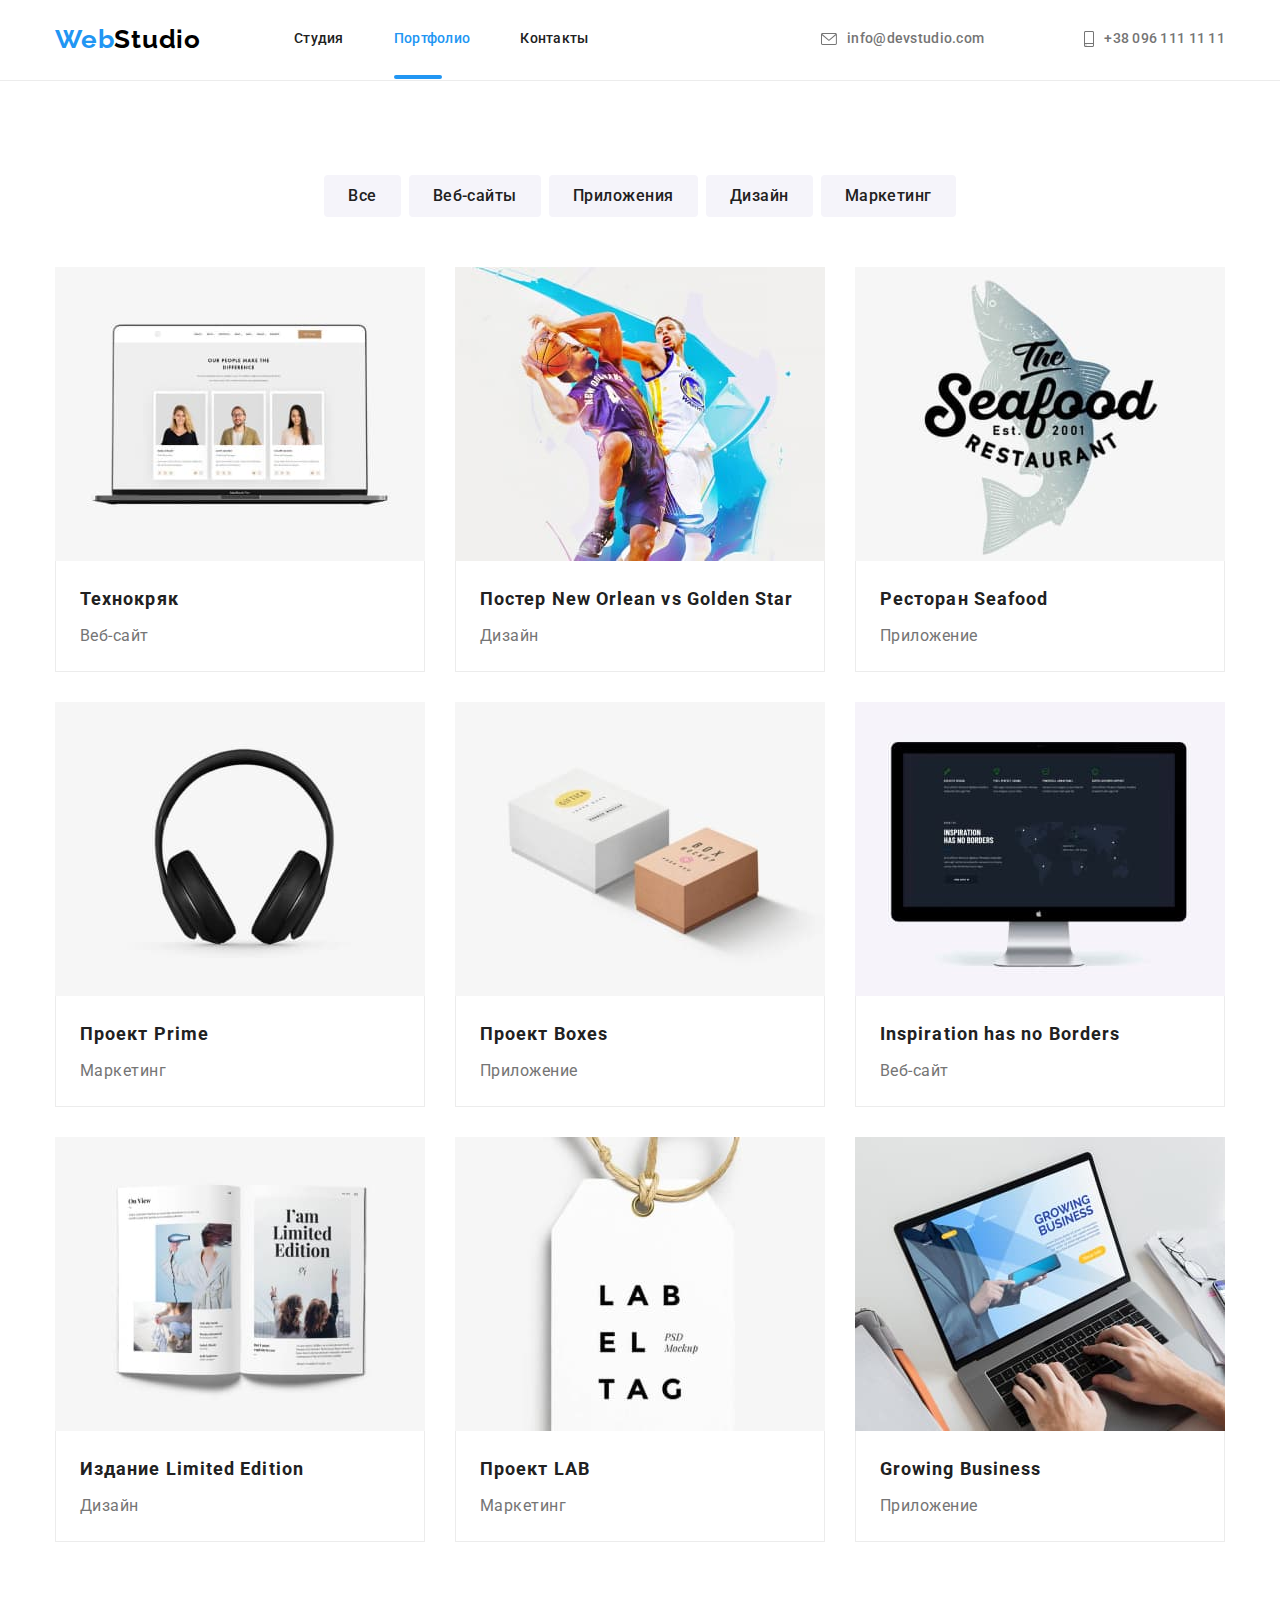
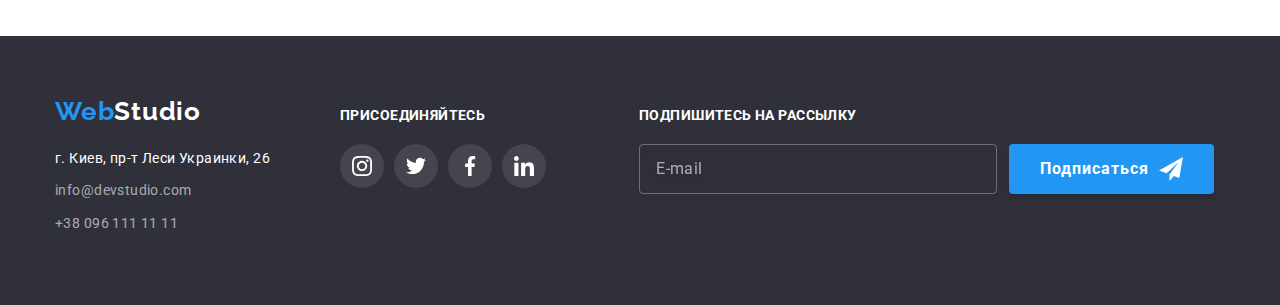
==== commit 49c6d088: "адаптація картинок в portfolio" ====
--- a/portfolio.html
+++ b/portfolio.html
@@ -13,7 +13,7 @@
 </head>
 <body>
     <!--Шапка сайта-->    
-    <!-- <header class="header">
+    <header class="header">
         <div class="container header-container">
             <nav class="navigation">
                 <a href="./index.html" class="logo header-logo"><span class="logo__web">Web</span>Studio</a>
@@ -37,8 +37,57 @@
                     </svg>
                     +38 096 111 11 11</a></li>
             </ul>
+            <button type="button" class="menu-open-btn">
+                <svg class="open-menu-icon" width="24" height="16">
+                    <use href="./images/symbol-defs.svg#icon-menu"></use>
+                </svg>
+            </button>
         </div>
-    </header>     -->
+        <div class="mob-menu is-hidden">
+            <div class="container">
+                <div class="mob-menu-top">        
+                    <button type="button" class="menu-close-btn">
+                        <svg class="close-menu-icon" width="18" height="18">
+                            <use href="./images/symbol-defs.svg#icon-cross"></use>
+                        </svg>
+                    </button>
+                    <nav>
+                        <ul class="mob-menu-list">
+                            <li class="mob-menu-item">
+                                <a href="./index.html" class="mob-menu-link">Студия</a>
+                            </li>
+                            <li class="mob-menu-item">
+                                <a href="./portfolio.html" class="mob-menu-link">Портфолио</a>
+                            </li>
+                            <li class="mob-menu-item">
+                                <a href="#" class="mob-menu-link">Контакты</a>
+                            </li>
+                        </ul>
+                    </nav>    
+                </div>
+                <div class="mob-menu-bottom">    
+                    <div class="mob-contact">
+                        <a href="tel:+380961111111" class="mob-contact-link">+38 096 111 11 11</a>
+                        <a href="mailto:info@devstudio.com" class="mob-contact-mail">info@devstudio.com</a>
+                    </div>
+                    <ul class="mob-social-list">
+                        <li class="mob-social-item">
+                            <a href="#" class="mob-social-link">Instagram</a>
+                        </li>
+                        <li class="mob-social-item">
+                            <a href="#" class="mob-social-link">Twitter</a>
+                        </li>
+                        <li class="mob-social-item">
+                            <a href="#" class="mob-social-link">Facebook</a>
+                        </li>
+                        <li class="mob-social-item">
+                            <a href="#" class="mob-social-link">LinkedIn</a>
+                        </li>
+                    </ul>        
+                </div>
+            </div>
+        </div>
+    </header>
     <main>        
         <section class="section portfolio">
             <div class="container">
@@ -53,7 +102,25 @@
                 <ul class="portfolio-list list">
                     <li class="portfolio-list-item">
                         <div class="portfolio-item-wrap">
-                            <img src="./images/techocrack.jpg" alt="пример веб-сайта" width="370">
+                            <picture>
+                                <source
+                                    srcset="./images/portfolio-images/project1-desktop.jpg 1x,
+                                    ./images/portfolio-images/project1-desktop@2x.jpg 2x"
+                                    media="(min-width: 1200px)"
+                                />
+                                <source
+                                    srcset="./images/portfolio-images/project1-tablet.jpg 1x,
+                                    ./images/portfolio-images/project1-tablet@2x.jpg 2x"
+                                    media="(min-width: 768px)"
+                                />
+                                <source
+                                    srcset="./images/portfolio-images/project1-mobile.jpg 1x,
+                                    ./images/portfolio-images/project1-mobile@2x.jpg 2x"
+                                    media="(min-width: 320px)"
+                                />
+                                <img src="./images/portfolio-images/project1-desktop.jpg" alt="пример веб-сайта">
+                            </picture>
+                            <!-- <img src="./images/techocrack.jpg" alt="пример веб-сайта" width="370"> -->
                             <p class="potfolio-top-text">Технокряк это современная площадка распространения коронавируса. Компании используют эту платформу для цифрового шпионажа и атак на защищённые сервера конкурентов.
                             </p>
                         </div>
@@ -63,56 +130,192 @@
                         </div>
                     </li>
                     <li class="portfolio-list-item">
-                        <img src="./images/neworleanvsgoldenstar.jpg" alt="пример дизайна постера" width="370">
+                        <picture>
+                                <source
+                                    srcset="./images/portfolio-images/project2-desktop.jpg 1x,
+                                    ./images/portfolio-images/project2-desktop@2x.jpg 2x"
+                                    media="(min-width: 1200px)"
+                                />
+                                <source
+                                    srcset="./images/portfolio-images/project2-tablet.jpg 1x,
+                                    ./images/portfolio-images/project2-tablet@2x.jpg 2x"
+                                    media="(min-width: 768px)"
+                                />
+                                <source
+                                    srcset="./images/portfolio-images/project2-mobile.jpg 1x,
+                                    ./images/portfolio-images/project2-mobile@2x.jpg 2x"
+                                    media="(min-width: 320px)"
+                                />
+                                <img src="./images/portfolio-images/project2-desktop.jpg" alt="пример веб-сайта">
+                            </picture>
                         <div class="portfolio-list-footer">
                             <h2 class="portfolio-list-title">Постер New Orlean vs Golden Star</h2>
                             <p class="portfolio-list-text">Дизайн</p>
                         </div>    
                     </li>
                     <li class="portfolio-list-item">
-                        <img src="./images/seafood.jpg" alt="пример приложения для ресторана" width="370">
+                        <picture>
+                                <source
+                                    srcset="./images/portfolio-images/project3-desktop.jpg 1x,
+                                    ./images/portfolio-images/project3-desktop@2x.jpg 2x"
+                                    media="(min-width: 1200px)"
+                                />
+                                <source
+                                    srcset="./images/portfolio-images/project3-tablet.jpg 1x,
+                                    ./images/portfolio-images/project3-tablet@2x.jpg 2x"
+                                    media="(min-width: 768px)"
+                                />
+                                <source
+                                    srcset="./images/portfolio-images/project3-mobile.jpg 1x,
+                                    ./images/portfolio-images/project3-mobile@2x.jpg 2x"
+                                    media="(min-width: 320px)"
+                                />
+                                <img src="./images/portfolio-images/project3-desktop.jpg" alt="пример веб-сайта">
+                            </picture>
                         <div class="portfolio-list-footer">
                             <h2 class="portfolio-list-title">Ресторан Seafood</h2>
                             <p class="portfolio-list-text">Приложение</p>
                         </div>    
                     </li>
                     <li class="portfolio-list-item">
-                        <img src="./images/prime.jpg" alt="наушники" width="370">
+                        <picture>
+                                <source
+                                    srcset="./images/portfolio-images/project4-desktop.jpg 1x,
+                                    ./images/portfolio-images/project4-desktop@2x.jpg 2x"
+                                    media="(min-width: 1200px)"
+                                />
+                                <source
+                                    srcset="./images/portfolio-images/project4-tablet.jpg 1x,
+                                    ./images/portfolio-images/project4-tablet@2x.jpg 2x"
+                                    media="(min-width: 768px)"
+                                />
+                                <source
+                                    srcset="./images/portfolio-images/project4-mobile.jpg 1x,
+                                    ./images/portfolio-images/project4-mobile@2x.jpg 2x"
+                                    media="(min-width: 320px)"
+                                />
+                                <img src="./images/portfolio-images/project4-desktop.jpg" alt="пример веб-сайта">
+                            </picture>
                         <div class="portfolio-list-footer">
                             <h2 class="portfolio-list-title">Проект Prime</h2>
                             <p class="portfolio-list-text">Маркетинг</p>
                         </div>
                     </li>
                     <li class="portfolio-list-item">
-                        <img src="./images/boxes.jpg" alt="коробки" width="370">
+                        <picture>
+                                <source
+                                    srcset="./images/portfolio-images/project5-desktop.jpg 1x,
+                                    ./images/portfolio-images/project5-desktop@2x.jpg 2x"
+                                    media="(min-width: 1200px)"
+                                />
+                                <source
+                                    srcset="./images/portfolio-images/project5-tablet.jpg 1x,
+                                    ./images/portfolio-images/project5-tablet@2x.jpg 2x"
+                                    media="(min-width: 768px)"
+                                />
+                                <source
+                                    srcset="./images/portfolio-images/project5-mobile.jpg 1x,
+                                    ./images/portfolio-images/project5-mobile@2x.jpg 2x"
+                                    media="(min-width: 320px)"
+                                />
+                                <img src="./images/portfolio-images/project5-desktop.jpg" alt="пример веб-сайта">
+                            </picture>
                         <div class="portfolio-list-footer">
                             <h2 class="portfolio-list-title">Проект Boxes</h2>
                             <p class="portfolio-list-text">Приложение</p>
                         </div>
                     </li>
                     <li class="portfolio-list-item">
-                        <img src="./images/inspirationhasnoborders.jpg" alt="пример веб-сайта" width="370">
+                        <picture>
+                                <source
+                                    srcset="./images/portfolio-images/project6-desktop.jpg 1x,
+                                    ./images/portfolio-images/project6-desktop@2x.jpg 2x"
+                                    media="(min-width: 1200px)"
+                                />
+                                <source
+                                    srcset="./images/portfolio-images/project6-tablet.jpg 1x,
+                                    ./images/portfolio-images/project6-tablet@2x.jpg 2x"
+                                    media="(min-width: 768px)"
+                                />
+                                <source
+                                    srcset="./images/portfolio-images/project6-mobile.jpg 1x,
+                                    ./images/portfolio-images/project6-mobile@2x.jpg 2x"
+                                    media="(min-width: 320px)"
+                                />
+                                <img src="./images/portfolio-images/project6-desktop.jpg" alt="пример веб-сайта">
+                            </picture>
                         <div class="portfolio-list-footer">
                             <h2 class="portfolio-list-title">Inspiration has no Borders</h2>
                             <p class="portfolio-list-text">Веб-сайт</p>
                         </div>
                     </li>
                     <li class="portfolio-list-item">
-                        <img src="./images/limitededition.jpg" alt="пример дизайна издания" width="370">
+                        <picture>
+                                <source
+                                    srcset="./images/portfolio-images/project7-desktop.jpg 1x,
+                                    ./images/portfolio-images/project7-desktop@2x.jpg 2x"
+                                    media="(min-width: 1200px)"
+                                />
+                                <source
+                                    srcset="./images/portfolio-images/project7-tablet.jpg 1x,
+                                    ./images/portfolio-images/project7-tablet@2x.jpg 2x"
+                                    media="(min-width: 768px)"
+                                />
+                                <source
+                                    srcset="./images/portfolio-images/project7-mobile.jpg 1x,
+                                    ./images/portfolio-images/project7-mobile@2x.jpg 2x"
+                                    media="(min-width: 320px)"
+                                />
+                                <img src="./images/portfolio-images/project7-desktop.jpg" alt="пример веб-сайта">
+                            </picture>
                         <div class="portfolio-list-footer">
                             <h2 class="portfolio-list-title">Издание Limited Edition</h2>
                             <p class="portfolio-list-text">Дизайн</p>
                         </div>
                     </li>
                     <li class="portfolio-list-item">
-                        <img src="./images/lab.jpg" alt="бірка" width="370">
+                        <picture>
+                                <source
+                                    srcset="./images/portfolio-images/project8-desktop.jpg 1x,
+                                    ./images/portfolio-images/project8-desktop@2x.jpg 2x"
+                                    media="(min-width: 1200px)"
+                                />
+                                <source
+                                    srcset="./images/portfolio-images/project8-tablet.jpg 1x,
+                                    ./images/portfolio-images/project8-tablet@2x.jpg 2x"
+                                    media="(min-width: 768px)"
+                                />
+                                <source
+                                    srcset="./images/portfolio-images/project8-mobile.jpg 1x,
+                                    ./images/portfolio-images/project8-mobile@2x.jpg 2x"
+                                    media="(min-width: 320px)"
+                                />
+                                <img src="./images/portfolio-images/project8-desktop.jpg" alt="пример веб-сайта">
+                            </picture>
                         <div class="portfolio-list-footer">
                             <h2 class="portfolio-list-title">Проект LAB</h2>
                             <p class="portfolio-list-text">Маркетинг</p>
                         </div>
                     </li>
                     <li class="portfolio-list-item">
-                        <img src="./images/growingbusiness.jpg" alt="пример приложения для продвижения бизнеса" width="370">
+                        <picture>
+                                <source
+                                    srcset="./images/portfolio-images/project9-desktop.jpg 1x,
+                                    ./images/portfolio-images/project9-desktop@2x.jpg 2x"
+                                    media="(min-width: 1200px)"
+                                />
+                                <source
+                                    srcset="./images/portfolio-images/project9-tablet.jpg 1x,
+                                    ./images/portfolio-images/project9-tablet@2x.jpg 2x"
+                                    media="(min-width: 768px)"
+                                />
+                                <source
+                                    srcset="./images/portfolio-images/project9-mobile.jpg 1x,
+                                    ./images/portfolio-images/project9-mobile@2x.jpg 2x"
+                                    media="(min-width: 320px)"
+                                />
+                                <img src="./images/portfolio-images/project9-desktop.jpg" alt="пример веб-сайта">
+                            </picture>
                         <div class="portfolio-list-footer">
                             <h2 class="portfolio-list-title">Growing Business</h2>
                             <p class="portfolio-list-text">Приложение</p>
@@ -123,7 +326,7 @@
         </section>        
     </main>
     <!--Футер-->    
-    <!-- <footer class="footer">
+    <footer class="footer">
         <div class="container footer-container">
             <div class="footer-address footer-address-container">
             <a href="./index.html" class="logo footer-address__logo"><span class="logo__web">Web</span>Studio</a>
@@ -188,7 +391,8 @@
 				</form>
             </div>
         </div>    
-    </footer>    -->
+    </footer>
+    <script src="./js/menu.js"></script>   
 </body>
 </html>
 
--- a/css/main.min.css
+++ b/css/main.min.css
@@ -1,4 +1,4 @@
-:root{--primary-text-color: #212121;--text-color: #757575;--accent-color: #2196F3;--white-color: #FFFFFF;--primary-background-color: #E5E5E5;--second-background-color: #2F303A}p,h1,h2,h3,h4,h5,h6{margin:0}ul,ol{margin:0;padding:0;list-style:none}button{cursor:pointer}img{display:block;max-width:100%;width:100%;height:auto}body{font-family:roboto, sans-serif;color:var(--primary-text-color)}*{box-sizing:border-box}.section{padding-top:60px;padding-bottom:60px}@media screen and (min-width: 1200px){.section{padding-top:94px;padding-bottom:94px}}.visually-hidden{position:absolute;width:1px;height:1px;margin:-1px;border:0;padding:0;white-space:nowrap;clip-path:inset(100%);clip:rect(0 0 0 0);overflow:hidden}.container{width:100%;margin:0 auto;padding-left:15px;padding-right:15px}@media screen and (min-width: 480px){.container{width:480px}}@media screen and (min-width: 768px){.container{width:768px}}@media screen and (min-width: 1200px){.container{width:1200px}}.header{padding-top:24px;padding-bottom:25px;margin:0 auto;border-bottom:1px solid #ececec;background:#FFFFFF}.header-container{display:flex;align-items:center}.navigation{display:flex;align-items:center}.logo{display:block;text-decoration-line:none;font-family:Raleway,- sans-serif;font-weight:700;font-size:26px;line-height:1.19;letter-spacing:0.03em}.header-logo{color:#000000}.logo__web{font-family:Raleway, sans-serif;font-weight:bold;font-size:26px;line-height:1.19;letter-spacing:0.03em;color:var(--accent-color)}.navigation__list{display:flex;margin-left:93px}.navigation__item+.navigation__item{margin-left:50px}.navigation__link{display:block;text-decoration-line:none;color:var(--primary-text-color);font-weight:500;font-size:14px;line-height:1.14;letter-spacing:0.02em;transition:color 250ms cubic-bezier(0.4, 0, 0.2, 1)}.navigation__link:hover,.navigation__link:focus{color:var(--accent-color)}.navigation-current{position:relative;color:var(--accent-color)}.navigation-current::after{content:'';display:block;position:absolute;margin-top:28px;width:100%;height:4px;border-radius:2px;background-color:#2196F3}.contact-list{display:flex}.header-contact-list{margin-left:auto}.contact__item+.contact__item{margin-left:50px}.contact__link{display:flex;text-decoration-line:none;color:var(--text-color);font-weight:500;font-size:14px;line-height:1.14;letter-spacing:0.02em;align-items:center;justify-content:center;transition:color 250ms cubic-bezier(0.4, 0, 0.2, 1)}.contact__link:hover,.contact__link:focus{color:var(--accent-color)}.contact__icon{fill:currentColor;margin-right:10px}.contact__icon:hover,.contact__icon:focus{fill:currentColor}.hero{padding-top:118px;padding-bottom:118px;background-color:#2F303A;background-image:linear-gradient(to right, rgba(47,48,58,0.4), rgba(47,48,58,0.4)),url(../images/hero-bg.jpg);margin:0 auto;background-repeat:no-repeat;background-position:center;background-size:cover}@media screen and (min-width: 1200px){.hero{padding-top:200px;padding-bottom:200px}}.hero-title{margin:0 auto;margin-top:0;margin-bottom:30px;font-weight:900;font-size:26px;line-height:1.62;letter-spacing:0.06em;text-transform:uppercase;text-align:center;color:var(--white-color)}@media screen and (min-width: 1200px){.hero-title{font-size:44px;line-height:1.36}}.hero-btn{display:block;margin:0 auto;background:var(--accent-color);font-family:inherit;min-width:200px;height:50px;font-weight:bold;font-size:16px;line-height:1.87;letter-spacing:0.06em;color:var(--white-color);box-shadow:0px 4px 4px rgba(0,0,0,0.15);border-radius:4px;padding:10px 32px;text-align:center;border:2px solid transparent;transition:background-color 250ms cubic-bezier(0.4, 0, 0.2, 1)}.hero-btn:hover,.hero-btn:focus{background:#188CE8;box-shadow:0px 4px 4px rgba(0,0,0,0.15);border-radius:4px}@media screen and (min-width: 768px){.feature-list{display:flex;flex-wrap:wrap;margin-left:-30px;margin-bottom:-30px}}@media screen and (min-width: 1200px){.feature-list{margin-bottom:0}}@media screen and (min-width: 768px){.feature-list__item{width:calc(100%/2 - 30px);margin-left:30px;margin-bottom:30px}}@media screen and (min-width: 1200px){.feature-list__item{width:270px}.feature-list__item+.feature-list__item{margin-left:30px}}.feature-list__icon-container{display:flex;width:100%;height:120px;background-color:#F5F4FA;border-radius:4px;margin-bottom:30px;align-items:center;justify-content:center}.feature-list__title{margin-top:0;margin-bottom:10px;font-size:14px;line-height:1.14;letter-spacing:0.03em;text-transform:uppercase;color:var(--primary-text-color);text-align:center}@media screen and (min-width: 768px){.feature-list__title{text-align:unset}}.feature-list__text{margin-top:0;margin-bottom:0;font-size:14px;line-height:1.71;letter-spacing:0.03em;color:var(--text-color)}.activity{display:none;padding-top:0}@media screen and (min-width: 1200px){.activity{display:unset}}.activity-list{display:flex}.activity-list__item{width:370px;position:relative}.activity-list__item+.activity-list__item{margin-left:30px}.activity-list__text{position:absolute;bottom:0;left:0;width:100%;height:70px;font-size:14px;line-height:1.14;text-align:center;letter-spacing:0.03em;text-transform:uppercase;padding-top:27px;padding-bottom:27px;color:#FFFFFF;background:rgba(47,48,58,0.8)}.activity-title{margin-top:0;margin-bottom:50px;font-size:36px;line-height:1.17;letter-spacing:0.03em;text-align:center;color:var(--primary-text-color)}.team{background:#F5F4FA}.team-list{margin-bottom:-30px}@media screen and (min-width: 768px){.team-list{display:flex;flex-wrap:wrap;margin-left:-30px}}@media screen and (min-width: 1200px){.team-list{margin-bottom:0}}.team-list__item{box-shadow:0px 1px 3px rgba(0,0,0,0.12),0px 1px 1px rgba(0,0,0,0.14),0px 2px 1px rgba(0,0,0,0.2);border-radius:0px 0px 4px 4px;margin-bottom:30px}@media screen and (min-width: 768px){.team-list__item{width:calc(100%/2 - 30px);margin-left:30px}}@media screen and (min-width: 1200px){.team-list__item{width:270px}.team-list__item+.team-list__item{margin-left:30px}}.team-title{margin-top:0;margin-bottom:30px;font-size:28px;line-height:1.17;letter-spacing:0.03em;text-align:center;color:var(--primary-text-color)}@media screen and (min-width: 1200px){.team-title{margin-bottom:50px;font-size:36px}}.team-list__footer{padding-top:30px;padding-bottom:24px;background:#FFFFFF}@media screen and (min-width: 1200px){.team-list__footer{padding-bottom:30px}}.team-list__text{margin-top:0;margin-bottom:16px;font-size:16px;line-height:1.19;text-align:center;letter-spacing:0.03em;color:var(--primary-text-color)}.team-list__name{margin-top:0;font-weight:500;font-size:16px;line-height:1.19;text-align:center;letter-spacing:0.03em;color:var(--text-color);margin-bottom:10px}.social{display:flex;justify-content:center}.social__item{width:44px;height:44px}.social__item+.social__item{margin-left:10px}.social__link{width:100%;height:100%;border-radius:50%;display:flex;align-items:center;justify-content:center;transition:background-color 250ms cubic-bezier(0.4, 0, 0.2, 1),fill 250ms cubic-bezier(0.4, 0, 0.2, 1)}.team-social-link{fill:#AFB1B8;margin-bottom:30px}.team-social-link:hover,.team-social-link:focus{background-color:#2196F3;fill:#FFFFFF}.customers{background-color:#FFFFFF}.customers-list{display:flex;flex-wrap:wrap;margin-left:-30px;margin-bottom:-30px}@media screen and (min-width: 1200px){.customers-list{margin-bottom:0}}.customers-list__item{height:92px;box-sizing:border-box;width:calc(100%/2 - 30px);margin-left:30px;margin-bottom:30px}@media screen and (min-width: 768px){.customers-list__item{width:calc(100%/3 - 30px)}}@media screen and (min-width: 1200px){.customers-list__item{width:170px}}.customers-list__link{width:100%;height:100%;display:flex;border:1px solid #AFB1B8;border-radius:4px;align-items:center;justify-content:center;fill:#AFB1B8;transition:border-color 250ms cubic-bezier(0.4, 0, 0.2, 1),fill 250ms cubic-bezier(0.4, 0, 0.2, 1)}.customers-list__link:hover,.customers-list__link:focus{border-color:#2196F3;fill:#2196F3}.customers-title{margin-top:0;margin-bottom:30px;font-size:28px;line-height:1.17;text-align:center;letter-spacing:0.03em;color:#212121}@media screen and (min-width: 1200px){.customers-title{margin-bottom:50px;font-size:36px}}.footer{background-color:var(--second-background-color)}.footer-container{display:flex}.footer-address{padding-top:60px;padding-bottom:60px}.footer-address-container{margin-right:70px}.logo{display:block;text-decoration-line:none;font-family:Raleway,- sans-serif;font-weight:700;font-size:26px;line-height:1.19;letter-spacing:0.03em}.footer-address__logo{margin-bottom:20px;color:var(--white-color)}.footer-address__address{display:block;margin-bottom:9px;text-decoration-line:none;font-style:normal;font-size:14px;line-height:1.71;letter-spacing:0.03em;color:var(--white-color)}.footer-address__contact{display:block;margin-bottom:9px;text-decoration-line:none;font-style:normal;font-size:14px;line-height:1.71;letter-spacing:0.03em;color:rgba(255,255,255,0.6);transition:color 250ms cubic-bezier(0.4, 0, 0.2, 1)}.footer-address__contact:hover,.footer-address__contact:focus{color:var(--accent-color)}.footer-social{padding-top:72px;padding-bottom:100px}.footer-social-container{margin-right:93px}.social-title{font-weight:700;font-size:14px;line-height:1.14;letter-spacing:0.03em;text-transform:uppercase;margin-bottom:20px;color:#FFFFFF}.social{display:flex;justify-content:center}.social__item{width:44px;height:44px}.social__item+.social__item{margin-left:10px}.social__link{width:100%;height:100%;border-radius:50%;display:flex;align-items:center;justify-content:center;transition:background-color 250ms cubic-bezier(0.4, 0, 0.2, 1)}.footer-social-link{background-color:rgba(255,255,255,0.1);fill:#FFFFFF}.footer-social-link:hover,.footer-social-link:focus{background-color:#2196F3}.footer-form-container{margin-top:72px}.form-title{font-weight:700;font-size:14px;line-height:1.14;letter-spacing:0.03em;text-transform:uppercase;margin-bottom:20px;color:#FFFFFF}.footer-send{display:flex;align-items:center;justify-content:center;text-align:center}.footer-send__input{display:block;width:358px;height:50px;left:815px;top:2787px;padding-left:16px;color:#FFFFFF;background-color:rgba(33,150,243,0);border:1px solid rgba(255,255,255,0.3);box-sizing:border-box;filter:drop-shadow(0px 4px 4px rgba(0,0,0,0.15));border-radius:4px}.footer-send__input::placeholder{font-size:16px;line-height:1.25;letter-spacing:0.03em;color:rgba(255,255,255,0.6)}.footer-send__submit-button{display:block;text-align:center;min-width:200px;height:50px;padding:10px 29px;margin-left:12px;background:#2196F3;box-shadow:0px 4px 4px rgba(0,0,0,0.15);border-radius:4px;font-weight:700;font-size:16px;line-height:1.87;display:flex;align-items:center;justify-content:center;text-align:center;letter-spacing:0.06em;border:2px solid transparent;transition:background 250ms cubic-bezier(0.4, 0, 0.2, 1);color:#FFFFFF;fill:#FFFFFF}.footer-send__submit-button:hover,.footer-send__submit-button:focus{background:#188CE8}.footer-send__icon{margin-left:10px}.portfolio{background:#FFFFFF}.portfolio-btn-list{display:flex;flex-wrap:wrap;margin-left:-8px}@media screen and (min-width: 768px){.portfolio-btn-list{justify-content:center}}.portfolio-btn-item{margin-left:8px;margin-bottom:15px}@media screen and (min-width: 768px){.portfolio-btn-item{margin-bottom:30px}}@media screen and (min-width: 1200px){.portfolio-btn-item{margin-bottom:50px}}.portfolio-btn{display:block;background-color:#F5F4FA;font-family:inherit;font-weight:500;font-size:16px;line-height:1.62;letter-spacing:0.03em;text-align:center;color:var(--primary-text-color);border-radius:4px;padding:6px 22px;border:2px solid transparent;transition:color 250ms cubic-bezier(0.4, 0, 0.2, 1),background-color 250ms cubic-bezier(0.4, 0, 0.2, 1),box-shadow 250ms cubic-bezier(0.4, 0, 0.2, 1)}.portfolio-btn:hover,.portfolio-btn:focus{background-color:var(--accent-color);font-weight:500;font-size:16px;line-height:1.62;letter-spacing:0.03em;text-align:center;color:var(--white-color);box-shadow:0px 3px 1px rgba(0,0,0,0.1),0px 1px 2px rgba(0,0,0,0.08),0px 2px 2px rgba(0,0,0,0.12);border-radius:4px}.portfolio-list{margin-top:30px;margin-bottom:-30px}@media screen and (min-width: 768px){.portfolio-list{margin-left:-30px;display:flex;flex-wrap:wrap;margin-top:0}}.portfolio-list-item{margin-bottom:30px;transition:box-shadow 250ms cubic-bezier(0.4, 0, 0.2, 1)}.portfolio-list-item:hover,.portfolio-list-item:focus{box-shadow:0px 1px 1px rgba(0,0,0,0.12),0px 4px 4px rgba(0,0,0,0.06),1px 4px 6px rgba(0,0,0,0.16)}@media screen and (min-width: 768px){.portfolio-list-item{width:calc(100%/2 - 30px);margin-left:30px}}@media screen and (min-width: 1200px){.portfolio-list-item{width:calc(100%/3 - 30px);width:370px}}.portfolio-item-wrap{position:relative;overflow:hidden}.potfolio-top-text{position:absolute;top:0;height:100%;font-size:18px;line-height:1.56;letter-spacing:0.03em;padding:63px 24px;color:#FFFFFF;background:rgba(33,150,243,0.9);transform:translateY(101%);transition:transform 250ms cubic-bezier(0.4, 0, 0.2, 1)}.portfolio-list-item:hover .potfolio-top-text,.portfolio-list-item:focus .potfolio-top-text{transform:translateY(0)}.portfolio-list-footer{padding:20px 24px;border-right:1px solid #ececec;border-bottom:1px solid #ececec;border-left:1px solid #ececec}.portfolio-list-title{margin-bottom:4px;font-size:18px;line-height:2;letter-spacing:0.06em;color:var(--primary-text-color)}.portfolio-list-text{font-size:16px;line-height:1.87;letter-spacing:0.03em;color:var(--text-color)}.backdrop{width:100vw;height:100vh;background-color:rgba(0,0,0,0.2);position:fixed;top:0;transition:opacity 250ms, visibility 250ms}.modal{width:528px;min-height:581px;background-color:#fff;box-shadow:0px 1px 3px rgba(0,0,0,0.12),0px 1px 1px rgba(0,0,0,0.14),0px 2px 1px rgba(0,0,0,0.2);border-radius:4px;position:absolute;top:50%;left:50%;transform:translate(-50%, -50%);padding:40px}.modal-close{position:absolute;top:8px;right:8px;width:30px;height:30px;border-radius:50%;display:flex;align-items:center;justify-content:center;background:#FFFFFF;border:1px solid rgba(0,0,0,0.1);fill:#212121}.modal-close-icon{fill:currentColor}.modal-close:hover .modal-close-icon,.modal-close:focus .modal-close-icon{fill:var(--accent-color)}.is-hidden{opacity:0;visibility:none;pointer-events:none}.modal-title{font-weight:700;font-size:20px;line-height:1.15;text-align:center;letter-spacing:0.03em;margin-bottom:12px;color:#212121}.modal-input{width:100%;height:40px;border:1px solid rgba(33,33,33,0.2);border-radius:4px;font-size:12px;padding-left:42px;outline:none;appearance:none}.modal-input:hover,.modal-input:focus{border-color:var(--accent-color)}.form-label{font-size:12px;line-height:1.16;letter-spacing:0.01em;margin-bottom:4px;color:#757575}.input-wrap{position:relative}.input-icon{position:absolute;left:15px;top:50%;transform:translateY(-50%)}.modal-input:hover+.input-icon,.modal-input:focus+.input-icon{fill:var(--accent-color)}.form-field{margin-bottom:10px}.modal-textarea{width:100%;height:120px;border:1px solid rgba(33,33,33,0.2);border-radius:4px;font-size:12px;padding:12px;resize:none;outline:none;appearance:none;margin-bottom:10px;color:rgba(117,117,117,0.5)}.modal-textarea::placeholder{font-size:12px;line-height:1.16;letter-spacing:0.01em}.modal-textarea:hover,.modal-textarea:focus{border-color:var(--accent-color)}.input-check-icon{width:16px;height:15px;border:2px solid #212121;border-radius:2px;margin-right:9px;display:flex;align-items:center;justify-content:center}.policy-icon{fill:transparent}.policy-check:checked+.policy-text .policy-icon{fill:#ffffff}.policy-text{font-size:14px;line-height:1.71;letter-spacing:0.03em;display:flex;align-items:center;margin-bottom:30px;color:#757575}.policy-check:checked+.policy-text>.input-check-icon{background-color:var(--accent-color);border:none}.policy-conditions{font-size:14px;line-height:1.71;letter-spacing:0.03em;text-decoration-line:underline;margin-left:5px;color:#2196F3}.submit-button{display:block;margin:0 auto;text-align:center;min-width:200px;height:50px;padding-top:10px 55px;background:#2196F3;box-shadow:0px 4px 4px rgba(0,0,0,0.15);border-radius:4px;font-weight:700;font-size:16px;line-height:1.87;text-align:center;letter-spacing:0.06em;border:2px solid transparent;transition:background 250ms cubic-bezier(0.4, 0, 0.2, 1);color:#FFFFFF}.submit-button:hover,.submit-button:focus{background:#188CE8}
+:root{--primary-text-color: #212121;--text-color: #757575;--accent-color: #2196F3;--white-color: #FFFFFF;--primary-background-color: #E5E5E5;--second-background-color: #2F303A}p,h1,h2,h3,h4,h5,h6{margin:0}ul,ol{margin:0;padding:0;list-style:none}button{cursor:pointer}img{display:block;max-width:100%;width:100%;height:auto}body{font-family:roboto, sans-serif;color:var(--primary-text-color)}*{box-sizing:border-box}.section{padding-top:60px;padding-bottom:60px}@media screen and (min-width: 1200px){.section{padding-top:94px;padding-bottom:94px}}.visually-hidden{position:absolute;width:1px;height:1px;margin:-1px;border:0;padding:0;white-space:nowrap;clip-path:inset(100%);clip:rect(0 0 0 0);overflow:hidden}.container{width:100%;margin:0 auto;padding-left:15px;padding-right:15px}@media screen and (min-width: 480px){.container{width:480px}}@media screen and (min-width: 768px){.container{width:768px}}@media screen and (min-width: 1200px){.container{width:1200px}}.header{padding-top:16px;padding-bottom:16px;margin:0 auto;border-bottom:1px solid #ececec;background:#FFFFFF}@media screen and (min-width: 768px){.header{padding-top:24px;padding-bottom:25px}}.header-container{display:flex;align-items:center}.navigation{display:flex;align-items:center}.logo{display:block;text-decoration-line:none;font-family:Raleway,+ sans-serif;font-weight:700;font-size:26px;line-height:1.19;letter-spacing:0.03em}.header-logo{color:#000000}.logo__web{font-family:Raleway, sans-serif;font-weight:bold;font-size:26px;line-height:1.19;letter-spacing:0.03em;color:var(--accent-color)}.mob-menu{position:fixed;z-index:2;top:0;left:0;background-color:#ffffff;width:100vw;height:100vh;padding-top:10px;padding-bottom:48px;padding-left:40px}@media screen and (min-width: 768px){.mob-menu{display:none}}.mob-menu .container{display:flex;flex-direction:column;height:100%;justify-content:space-between}.menu-open-btn{width:40px;height:40px;display:block;margin-top:-7px;align-items:center;background-color:transparent;border:none;margin-left:auto;transition:color 250ms cubic-bezier(0.4, 0, 0.2, 1)}.menu-open-btn:hover,.menu-open-btn:focus{color:var(--accent-color)}@media screen and (min-width: 768px){.menu-open-btn{display:none}}.open-menu-icon{fill:currentColor}.open-menu-icon:hover,.open-menu-icon:focus{color:var(--accent-color)}.menu-close-btn{width:40px;height:40px;display:block;align-items:center;background-color:transparent;border:none;margin-left:auto;transition:color 250ms cubic-bezier(0.4, 0, 0.2, 1)}.menu-close-btn:hover,.menu-close-btn:focus{color:var(--accent-color)}.menu-close-btn{fill:currentColor}.menu-close-btn:hover,.menu-close-btn:focus{color:var(--accent-color)}.mob-menu-item:not(:last-child){margin-bottom:32px}.mob-menu-link{text-decoration-line:none;color:var(--primary-text-color);font-weight:500;font-size:40px;line-height:1.17;text-align:center;letter-spacing:0.02em;transition:color 250ms cubic-bezier(0.4, 0, 0.2, 1)}.mob-menu-link:hover,.mob-menu-link:focus{color:var(--accent-color)}.mob-contact-link{display:block;text-decoration-line:none;font-weight:500;font-size:34px;line-height:1.17;letter-spacing:0.02em;color:#2196F3;margin-bottom:32px}.mob-contact-mail{display:block;text-decoration-line:none;font-weight:500;font-size:24px;line-height:1.16;letter-spacing:0.02em;color:#757575;margin-bottom:64px}.mob-social-list{display:flex}.mob-social-item:first-child{padding-right:10px}.mob-social-item:nth-child(2){padding-left:10px;padding-right:10px;border-left:1px solid rgba(33,33,33,0.2);border-right:1px solid rgba(33,33,33,0.2)}.mob-social-item:nth-child(3){padding-left:10px;padding-right:10px;border-right:1px solid rgba(33,33,33,0.2)}.mob-social-item:last-child{padding-left:10px}.mob-social-link{text-decoration-line:none;font-weight:500;font-size:18px;line-height:1.22;letter-spacing:0.02em;color:#2196F3}.navigation__list{display:flex}@media screen and (max-width: 767px){.navigation__list{display:none}}@media screen and (min-width: 768px){.navigation__list{margin-left:88px}}@media screen and (min-width: 1200px){.navigation__list{margin-left:93px}}.navigation__item+.navigation__item{margin-left:50px}.navigation__link{display:block;text-decoration-line:none;color:var(--primary-text-color);font-weight:500;font-size:14px;line-height:1.14;letter-spacing:0.02em;transition:color 250ms cubic-bezier(0.4, 0, 0.2, 1)}.navigation__link:hover,.navigation__link:focus{color:var(--accent-color)}.navigation-current{position:relative;color:var(--accent-color)}.navigation-current::after{content:'';display:block;position:absolute;margin-top:28px;width:48px;height:4px;border-radius:2px;background-color:#2196F3}@media screen and (max-width: 767px){.contact-list{display:none}}@media screen and (min-width: 1200px){.contact-list{display:flex}}.header-contact-list{margin-left:auto}@media screen and (min-width: 1200px){.contact__item+.contact__item{display:flex;margin-left:50px}}@media screen and (min-width: 768px){.contact__item:not(:last-child){margin-bottom:10px}}@media screen and (min-width: 1200px){.contact__item:not(:last-child){margin-bottom:0}}.contact__link{display:flex;text-decoration-line:none;color:var(--text-color);font-weight:500;font-size:14px;line-height:1.14;letter-spacing:0.02em;align-items:center;transition:color 250ms cubic-bezier(0.4, 0, 0.2, 1)}.contact__link:hover,.contact__link:focus{color:var(--accent-color)}@media screen and (min-width: 1200px){.contact__link{display:flex;margin-left:50px;justify-content:center}}.contact__icon{fill:currentColor;margin-right:10px}.contact__icon:hover,.contact__icon:focus{fill:currentColor}.hero{padding-top:118px;padding-bottom:118px;background-color:#2F303A;background-image:linear-gradient(to right, rgba(47,48,58,0.4), rgba(47,48,58,0.4)),url(../images/index-images/bg-mobile.jpg);margin:0 auto;background-repeat:no-repeat;background-position:center;background-size:cover}@media (min-device-pixel-ratio: 2), (min-resolution: 192dpi), (min-resolution: 2dppx){.hero{background-image:linear-gradient(to right, rgba(47,48,58,0.4), rgba(47,48,58,0.4)),url(../images/index-images/bg-mobile@2x.jpg)}}@media screen and (min-width: 768px){.hero{background-image:linear-gradient(to right, rgba(47,48,58,0.4), rgba(47,48,58,0.4)),url(../images/index-images/bg-tablet.jpg)}}@media screen and (min-width: 768px) and (min-device-pixel-ratio: 2), screen and (min-width: 768px) and (min-resolution: 192dpi), screen and (min-width: 768px) and (min-resolution: 2dppx){.hero{background-image:linear-gradient(to right, rgba(47,48,58,0.4), rgba(47,48,58,0.4)),url(../images/index-images/bg-tablet@2x.jpg)}}@media screen and (min-width: 1200px){.hero{padding-top:200px;padding-bottom:200px;max-width:1600px;background-image:linear-gradient(to right, rgba(47,48,58,0.4), rgba(47,48,58,0.4)),url(../images/index-images/bg-desktop.jpg)}}@media screen and (min-width: 1200px) and (min-device-pixel-ratio: 2), screen and (min-width: 1200px) and (min-resolution: 192dpi), screen and (min-width: 1200px) and (min-resolution: 2dppx){.hero{background-image:linear-gradient(to right, rgba(47,48,58,0.4), rgba(47,48,58,0.4)),url(../images/index-images/bg-desktop@2x.jpg)}}.hero-title{margin:0 auto;margin-top:0;margin-bottom:30px;font-weight:900;font-size:26px;line-height:1.62;letter-spacing:0.06em;text-transform:uppercase;text-align:center;color:var(--white-color)}@media screen and (min-width: 1200px){.hero-title{font-size:44px;line-height:1.36}}.hero-btn{display:block;margin:0 auto;background:var(--accent-color);font-family:inherit;min-width:200px;height:50px;font-weight:bold;font-size:16px;line-height:1.87;letter-spacing:0.06em;color:var(--white-color);box-shadow:0px 4px 4px rgba(0,0,0,0.15);border-radius:4px;padding:10px 32px;text-align:center;border:2px solid transparent;transition:background-color 250ms cubic-bezier(0.4, 0, 0.2, 1)}.hero-btn:hover,.hero-btn:focus{background:#188CE8;box-shadow:0px 4px 4px rgba(0,0,0,0.15);border-radius:4px}.feature-list{margin-bottom:-30px}@media screen and (min-width: 768px){.feature-list{display:flex;flex-wrap:wrap;margin-left:-30px}}@media screen and (min-width: 1200px){.feature-list{margin-bottom:0}}.feature-list__item{margin-bottom:30px}@media screen and (min-width: 768px){.feature-list__item{width:calc(100%/2 - 30px);margin-left:30px}}@media screen and (min-width: 1200px){.feature-list__item{width:270px}.feature-list__item+.feature-list__item{margin-left:30px}}.feature-list__icon-container{display:flex;width:100%;height:120px;background-color:#F5F4FA;border-radius:4px;margin-bottom:30px;align-items:center;justify-content:center}.feature-list__title{margin-top:0;margin-bottom:10px;font-size:14px;line-height:1.14;letter-spacing:0.03em;text-transform:uppercase;color:var(--primary-text-color);text-align:center}@media screen and (min-width: 768px){.feature-list__title{text-align:unset}}.feature-list__text{margin-top:0;margin-bottom:0;font-size:14px;line-height:1.71;letter-spacing:0.03em;color:var(--text-color)}.activity{display:none;padding-top:0}@media screen and (min-width: 1200px){.activity{display:unset}}.activity-container{padding-bottom:94px}.activity-list{display:flex}.activity-list__item{width:370px;position:relative}.activity-list__item+.activity-list__item{margin-left:30px}.activity-list__text{position:absolute;bottom:0;left:0;width:100%;height:70px;font-weight:700;font-size:14px;line-height:1.14;text-align:center;letter-spacing:0.03em;text-transform:uppercase;padding-top:27px;padding-bottom:27px;color:#FFFFFF;background:rgba(47,48,58,0.8)}.activity-title{margin-top:0;margin-bottom:50px;font-size:36px;line-height:1.17;letter-spacing:0.03em;text-align:center;color:var(--primary-text-color)}.team{background:#F5F4FA}.team-list{margin-bottom:-30px}@media screen and (min-width: 768px){.team-list{display:flex;flex-wrap:wrap;margin-left:-30px}}@media screen and (min-width: 1200px){.team-list{margin-bottom:0}}.team-list__item{box-shadow:0px 1px 3px rgba(0,0,0,0.12),0px 1px 1px rgba(0,0,0,0.14),0px 2px 1px rgba(0,0,0,0.2);border-radius:0px 0px 4px 4px;margin-bottom:30px}@media screen and (min-width: 768px){.team-list__item{width:calc(100%/2 - 30px);margin-left:30px}}@media screen and (min-width: 1200px){.team-list__item{width:270px}.team-list__item+.team-list__item{margin-left:30px}}.team-title{margin-top:0;margin-bottom:30px;font-size:28px;line-height:1.17;letter-spacing:0.03em;text-align:center;color:var(--primary-text-color)}@media screen and (min-width: 1200px){.team-title{margin-bottom:50px;font-size:36px}}.team-list__footer{padding-top:30px;padding-bottom:24px;background:#FFFFFF}@media screen and (min-width: 1200px){.team-list__footer{padding-bottom:30px}}.team-list__text{margin-top:0;margin-bottom:16px;font-size:16px;line-height:1.19;text-align:center;letter-spacing:0.03em;color:var(--primary-text-color)}.team-list__name{margin-top:0;font-weight:500;font-size:16px;line-height:1.19;text-align:center;letter-spacing:0.03em;color:var(--text-color);margin-bottom:10px}.social{display:flex;justify-content:center}.social__item{width:44px;height:44px}.social__item+.social__item{margin-left:10px}.social__link{width:100%;height:100%;border-radius:50%;display:flex;align-items:center;justify-content:center;transition:background-color 250ms cubic-bezier(0.4, 0, 0.2, 1),fill 250ms cubic-bezier(0.4, 0, 0.2, 1)}.team-social-link{fill:#AFB1B8;margin-bottom:30px}.team-social-link:hover,.team-social-link:focus{background-color:#2196F3;fill:#FFFFFF}.customers{background-color:#FFFFFF}.customers-list{display:flex;flex-wrap:wrap;margin-left:-30px;margin-bottom:-30px}@media screen and (min-width: 1200px){.customers-list{margin-bottom:0}}.customers-list__item{height:92px;box-sizing:border-box;width:calc(100%/2 - 30px);margin-left:30px;margin-bottom:30px}@media screen and (min-width: 768px){.customers-list__item{width:calc(100%/3 - 30px)}}@media screen and (min-width: 1200px){.customers-list__item{width:170px}}.customers-list__link{width:100%;height:100%;display:flex;border:1px solid #AFB1B8;border-radius:4px;align-items:center;justify-content:center;fill:#AFB1B8;transition:border-color 250ms cubic-bezier(0.4, 0, 0.2, 1),fill 250ms cubic-bezier(0.4, 0, 0.2, 1)}.customers-list__link:hover,.customers-list__link:focus{border-color:#2196F3;fill:#2196F3}.customers-title{margin-top:0;margin-bottom:30px;font-size:28px;line-height:1.17;text-align:center;letter-spacing:0.03em;color:#212121}@media screen and (min-width: 1200px){.customers-title{margin-bottom:50px;font-size:36px}}.footer{background-color:var(--second-background-color)}@media screen and (min-width: 1200px){.footer-container{display:flex}}.footer-address{padding-top:60px;text-align:center}@media screen and (min-width: 1200px){.footer-address{text-align:unset;padding-bottom:60px}}.footer-address-container{margin-bottom:52px}@media screen and (min-width: 1200px){.footer-address-container{margin-right:70px;margin-bottom:0}}.logo{display:block;text-decoration-line:none;font-family:Raleway,+ sans-serif;font-weight:700;font-size:26px;line-height:1.19;letter-spacing:0.03em}.footer-address__logo{margin-bottom:20px;color:var(--white-color)}.footer-address__address{display:block;margin-bottom:8px;text-decoration-line:none;font-style:normal;font-size:14px;line-height:1.71;letter-spacing:0.03em;color:var(--white-color)}@media screen and (min-width: 1200px){.footer-address__address{margin-bottom:9px}}.footer-address__contact{display:block;margin-bottom:8px;text-decoration-line:none;font-style:normal;font-size:14px;line-height:1.71;letter-spacing:0.03em;color:rgba(255,255,255,0.6);transition:color 250ms cubic-bezier(0.4, 0, 0.2, 1)}.footer-address__contact:hover,.footer-address__contact:focus{color:var(--accent-color)}@media screen and (min-width: 1200px){.footer-address__contact{margin-bottom:9px}}.footer-social{text-align:center}@media screen and (min-width: 1200px){.footer-social{text-align:unset;padding-top:72px;padding-bottom:100px}}.footer-social-container{margin-bottom:60px}@media screen and (min-width: 1200px){.footer-social-container{margin-right:93px;margin-bottom:0}}.social-title{font-weight:700;font-size:14px;line-height:1.14;letter-spacing:0.03em;text-transform:uppercase;margin-bottom:20px;color:#FFFFFF}.social{display:flex;justify-content:center}.social__item{width:44px;height:44px}.social__item+.social__item{margin-left:10px}.social__link{width:100%;height:100%;border-radius:50%;display:flex;align-items:center;justify-content:center;transition:background-color 250ms cubic-bezier(0.4, 0, 0.2, 1)}.footer-social-link{background-color:rgba(255,255,255,0.1);fill:#FFFFFF}.footer-social-link:hover,.footer-social-link:focus{background-color:#2196F3}@media screen and (min-width: 768px){.footer-address-social-container{display:flex;align-items:center;justify-content:space-around}}.footer-form-container{text-align:center;padding-bottom:60px}@media screen and (min-width: 1200px){.footer-form-container{text-align:unset;padding-bottom:0;margin-top:72px}}.form-title{font-weight:700;font-size:14px;line-height:1.14;letter-spacing:0.03em;text-transform:uppercase;margin-bottom:20px;color:#FFFFFF}@media screen and (min-width: 1200px){.footer-send{display:flex;align-items:center;justify-content:center;text-align:center}}.footer-send__input{margin:0 auto;margin-bottom:20px;display:block;width:100%;height:50px;padding-left:16px;color:#FFFFFF;background-color:rgba(33,150,243,0);border:1px solid rgba(255,255,255,0.3);box-sizing:border-box;filter:drop-shadow(0px 4px 4px rgba(0,0,0,0.15));border-radius:4px}.footer-send__input::placeholder{font-size:16px;line-height:1.25;letter-spacing:0.03em;color:rgba(255,255,255,0.6)}@media screen and (min-width: 1200px){.footer-send__input{margin:unset;width:358px;margin-bottom:0}}.footer-send__submit-button{margin:0 auto;display:block;text-align:center;min-width:200px;height:50px;padding:10px 29px;background:#2196F3;box-shadow:0px 4px 4px rgba(0,0,0,0.15);border-radius:4px;font-weight:700;font-size:16px;line-height:1.87;display:flex;align-items:center;justify-content:center;text-align:center;letter-spacing:0.06em;border:2px solid transparent;transition:background 250ms cubic-bezier(0.4, 0, 0.2, 1);color:#FFFFFF;fill:#FFFFFF}.footer-send__submit-button:hover,.footer-send__submit-button:focus{background:#188CE8}@media screen and (min-width: 1200px){.footer-send__submit-button{margin:unset;margin-left:12px}}.footer-send__icon{margin-left:10px}.portfolio{background:#FFFFFF}.portfolio-btn-list{display:flex;flex-wrap:wrap;margin-left:-8px}@media screen and (min-width: 768px){.portfolio-btn-list{justify-content:center}}.portfolio-btn-item{margin-left:8px;margin-bottom:15px}@media screen and (min-width: 768px){.portfolio-btn-item{margin-bottom:30px}}@media screen and (min-width: 1200px){.portfolio-btn-item{margin-bottom:50px}}.portfolio-btn{display:block;background-color:#F5F4FA;font-family:inherit;font-weight:500;font-size:16px;line-height:1.62;letter-spacing:0.03em;text-align:center;color:var(--primary-text-color);border-radius:4px;padding:6px 22px;border:2px solid transparent;transition:color 250ms cubic-bezier(0.4, 0, 0.2, 1),background-color 250ms cubic-bezier(0.4, 0, 0.2, 1),box-shadow 250ms cubic-bezier(0.4, 0, 0.2, 1)}.portfolio-btn:hover,.portfolio-btn:focus{background-color:var(--accent-color);font-weight:500;font-size:16px;line-height:1.62;letter-spacing:0.03em;text-align:center;color:var(--white-color);box-shadow:0px 3px 1px rgba(0,0,0,0.1),0px 1px 2px rgba(0,0,0,0.08),0px 2px 2px rgba(0,0,0,0.12);border-radius:4px}.portfolio-list{margin-top:30px;margin-bottom:-30px}@media screen and (min-width: 768px){.portfolio-list{margin-left:-30px;display:flex;flex-wrap:wrap;margin-top:0}}.portfolio-list-item{margin-bottom:30px;transition:box-shadow 250ms cubic-bezier(0.4, 0, 0.2, 1)}.portfolio-list-item:hover,.portfolio-list-item:focus{box-shadow:0px 1px 1px rgba(0,0,0,0.12),0px 4px 4px rgba(0,0,0,0.06),1px 4px 6px rgba(0,0,0,0.16)}@media screen and (min-width: 768px){.portfolio-list-item{width:calc(100%/2 - 30px);margin-left:30px;display:flex;flex-direction:column}}@media screen and (min-width: 1200px){.portfolio-list-item{width:calc(100%/3 - 30px);width:370px}}.portfolio-item-wrap{position:relative;overflow:hidden}.potfolio-top-text{position:absolute;top:0;height:100%;font-size:18px;line-height:1.56;letter-spacing:0.03em;padding:63px 24px;color:#FFFFFF;background:rgba(33,150,243,0.9);transform:translateY(101%);transition:transform 250ms cubic-bezier(0.4, 0, 0.2, 1)}.portfolio-list-item:hover .potfolio-top-text,.portfolio-list-item:focus .potfolio-top-text{transform:translateY(0)}.portfolio-list-footer{padding:20px 24px;border-right:1px solid #ececec;border-bottom:1px solid #ececec;border-left:1px solid #ececec;flex-grow:1}.portfolio-list-title{margin-bottom:4px;font-size:18px;line-height:2;letter-spacing:0.06em;color:var(--primary-text-color)}.portfolio-list-text{font-size:16px;line-height:1.87;letter-spacing:0.03em;color:var(--text-color)}.backdrop{width:100vw;height:100vh;background-color:rgba(0,0,0,0.2);position:fixed;top:0;padding-left:15px;padding-right:15px;overflow-y:scroll;transition:opacity 250ms, visibility 250ms}.modal{position:relative;max-width:450px;min-height:609px;top:10%;left:50%;transform:translate(-50%, -10%);background-color:#fff;box-shadow:0px 1px 3px rgba(0,0,0,0.12),0px 1px 1px rgba(0,0,0,0.14),0px 2px 1px rgba(0,0,0,0.2);border-radius:4px;padding:40px}@media screen and (min-width: 768px){.modal{position:absolute;width:450px;top:50%;left:50%;transform:translate(-50%, -50%)}}@media screen and (min-width: 1200px){.modal{min-width:528px;min-height:581px}}.modal-close{position:absolute;top:8px;right:8px;width:30px;height:30px;border-radius:50%;display:flex;align-items:center;justify-content:center;background:#FFFFFF;border:1px solid rgba(0,0,0,0.1);fill:#212121}.modal-close-icon{fill:currentColor}.modal-close:hover .modal-close-icon,.modal-close:focus .modal-close-icon{fill:var(--accent-color)}.is-hidden{opacity:0;visibility:none;pointer-events:none}.modal-title{font-weight:700;font-size:20px;line-height:1.15;text-align:center;letter-spacing:0.03em;margin-bottom:12px;color:#212121}.modal-input{width:100%;height:40px;border:1px solid rgba(33,33,33,0.2);border-radius:4px;font-size:12px;padding-left:42px;outline:none;appearance:none}.modal-input:hover,.modal-input:focus{border-color:var(--accent-color)}.form-label{font-size:12px;line-height:1.16;letter-spacing:0.01em;margin-bottom:4px;color:#757575}.input-wrap{position:relative}.input-icon{position:absolute;left:15px;top:50%;transform:translateY(-50%)}.modal-input:hover+.input-icon,.modal-input:focus+.input-icon{fill:var(--accent-color)}.form-field{margin-bottom:10px}.modal-textarea{width:100%;height:120px;border:1px solid rgba(33,33,33,0.2);border-radius:4px;font-size:12px;padding:12px;resize:none;outline:none;appearance:none;margin-bottom:10px;color:rgba(117,117,117,0.5)}.modal-textarea::placeholder{font-size:12px;line-height:1.16;letter-spacing:0.01em}.modal-textarea:hover,.modal-textarea:focus{border-color:var(--accent-color)}.input-check-icon{width:16px;height:15px;border:2px solid #212121;border-radius:2px;margin-right:9px;display:flex;align-items:center;justify-content:center}.policy-icon{fill:transparent}.policy-check:checked+.policy-text .policy-icon{fill:#ffffff}.policy-text{font-size:12px;line-height:1.71;letter-spacing:0.03em;display:flex;align-items:center;margin-bottom:30px;color:#757575}.policy-check:checked+.policy-text>.input-check-icon{background-color:var(--accent-color);border:none}@media screen and (min-width: 1200px){.policy-text{font-size:14px}}.policy-conditions{font-size:12px;line-height:1.71;letter-spacing:0.03em;text-decoration-line:underline;margin-left:5px;color:#2196F3}@media screen and (min-width: 1200px){.policy-conditions{font-size:14px}}.submit-button{display:block;margin:0 auto;text-align:center;min-width:200px;height:50px;padding-top:10px 55px;background:#2196F3;box-shadow:0px 4px 4px rgba(0,0,0,0.15);border-radius:4px;font-weight:700;font-size:16px;line-height:1.87;text-align:center;letter-spacing:0.06em;border:2px solid transparent;transition:background 250ms cubic-bezier(0.4, 0, 0.2, 1);color:#FFFFFF}.submit-button:hover,.submit-button:focus{background:#188CE8}
 /*# sourceMappingURL=main.min.css.map */